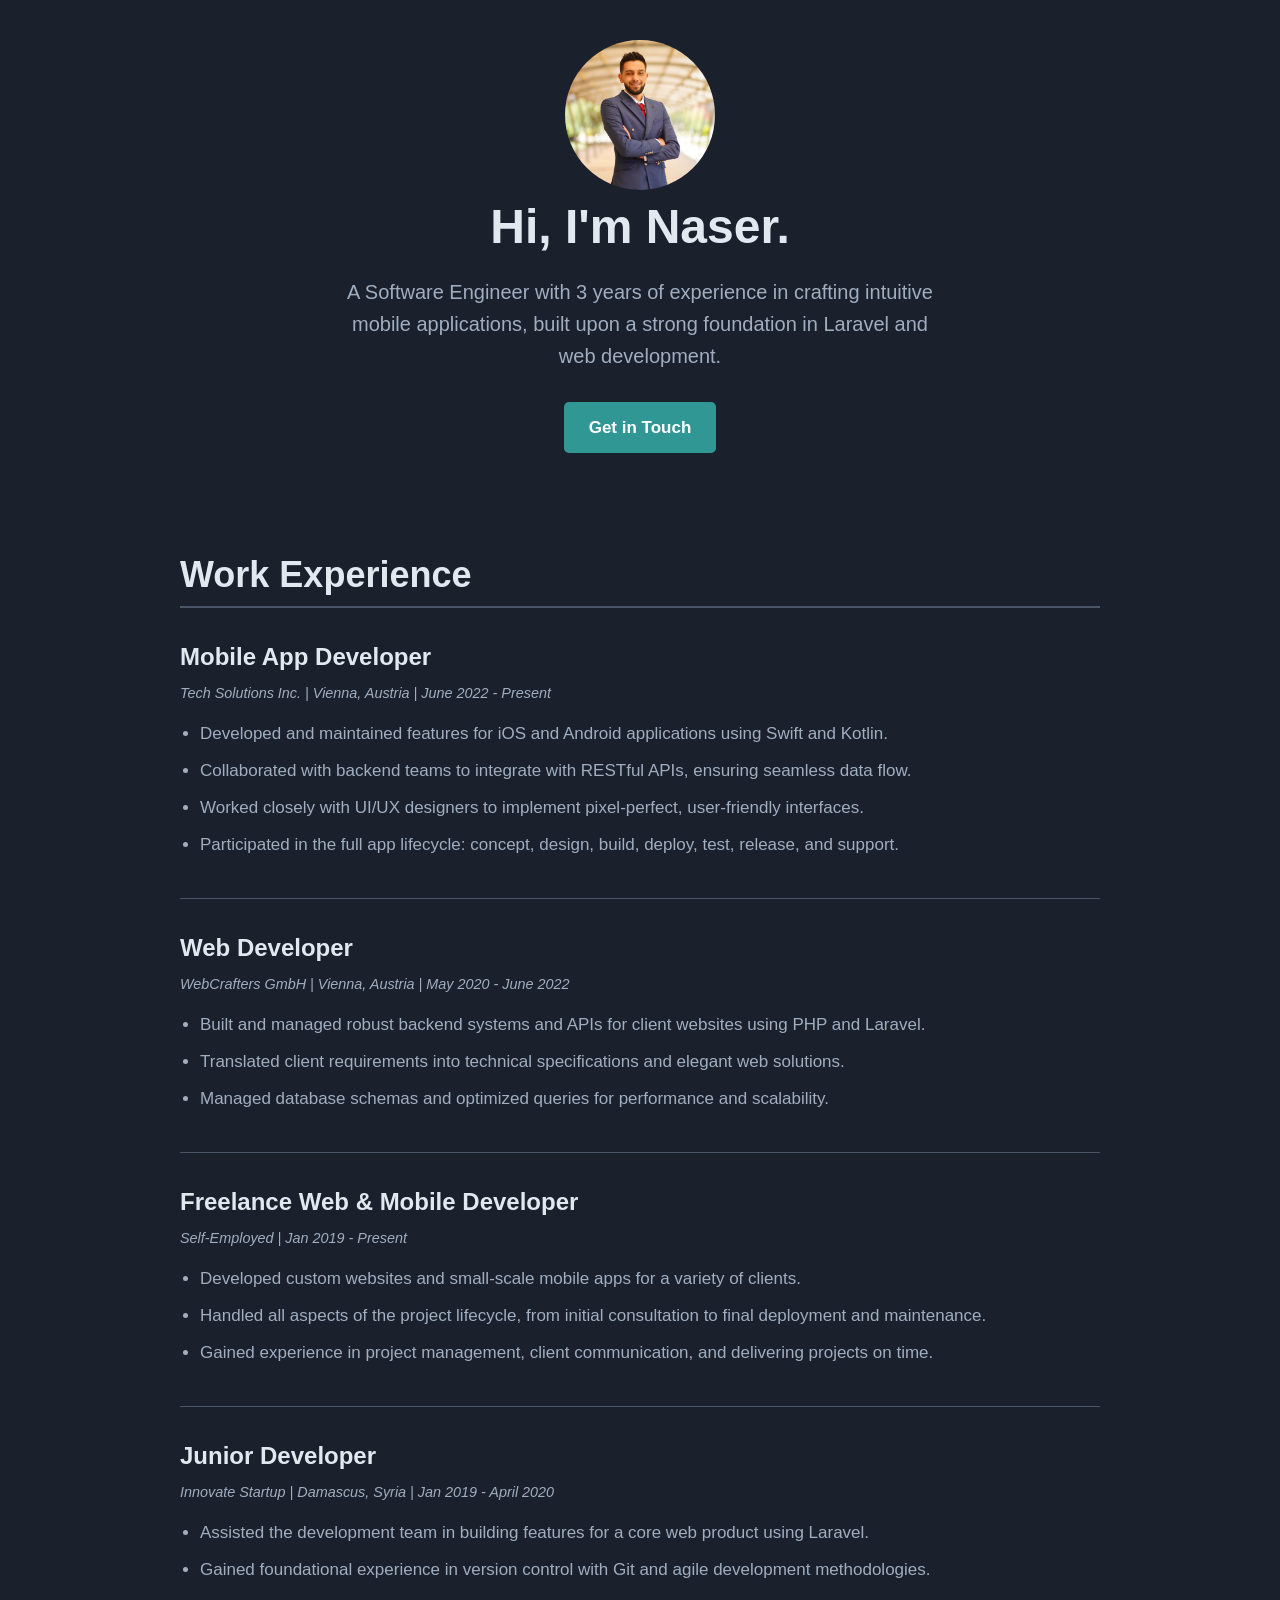
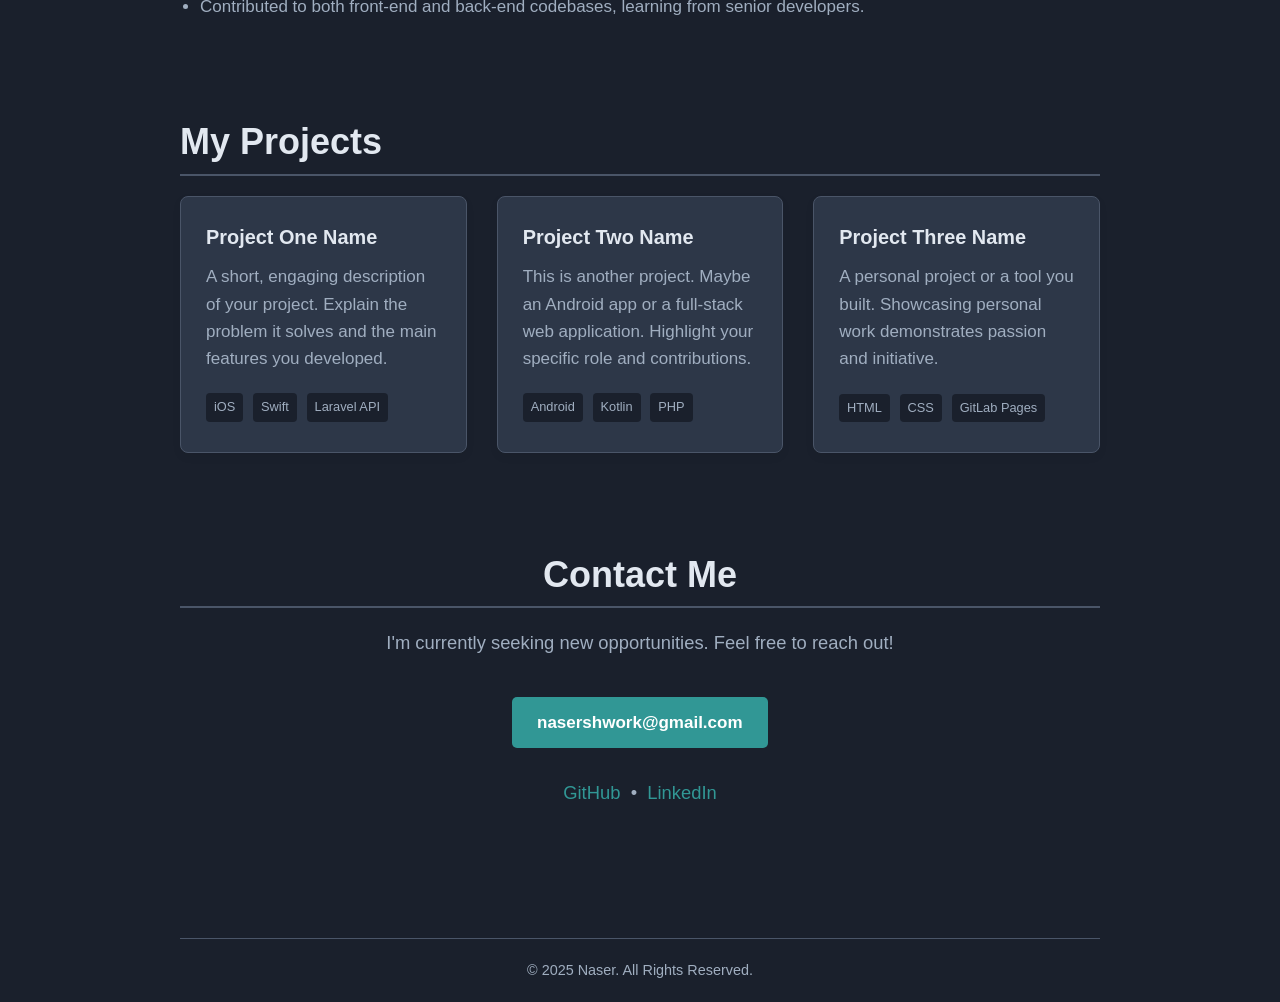
==== public/index.html @ 5a096b52 "back to meta commit" ====
<!DOCTYPE html>
<html lang="en">

<head>
    <meta charset="UTF-8">
    <meta name="viewport" content="width=device-width, initial-scale=1.0">
    <meta property="og:type" content="website">
    <meta property="og:title" content="Naser - Software Engineer Portfolio">

    <title>Naser - Software Engineer</title>
    <link rel="stylesheet" href="css/style.css">
    <link rel="stylesheet" href="https://cdnjs.cloudflare.com/ajax/libs/animate.css/4.1.1/animate.min.css" />
</head>

<body>

    <div class="container">
        <header class="header">
            <img src="images/personal-picture.jpg" alt="personal"
                class="personal-image animate__animated animate__zoomIn">
            <h1 class="animate__animated animate__fadeInDown">Hi, I'm Naser.</h1>
            <p class="animate__animated animate__fadeInDown" style="animation-delay: 0.4s;">
                A Software Engineer with 3 years of experience in crafting intuitive mobile applications,
                built upon a strong foundation in Laravel and web development.
            </p>
            <a href="#contact" class="btn animate__animated animate__fadeInUp" style="animation-delay: 0.8s;">Get in
                Touch</a>
        </header>

        <main>
            <section id="experience">
                <h2 class="js-scroll">Work Experience</h2>
                <div class="experience-list">

                    <div class="experience-item js-scroll">
                        <h3>Mobile App Developer</h3>
                        <p class="experience-meta">Tech Solutions Inc. | Vienna, Austria | June 2022 - Present</p>
                        <ul>
                            <li>Developed and maintained features for iOS and Android applications using Swift and
                                Kotlin.</li>
                            <li>Collaborated with backend teams to integrate with RESTful APIs, ensuring seamless data
                                flow.</li>
                            <li>Worked closely with UI/UX designers to implement pixel-perfect, user-friendly
                                interfaces.</li>
                            <li>Participated in the full app lifecycle: concept, design, build, deploy, test, release,
                                and support.</li>
                        </ul>
                    </div>

                    <div class="experience-item js-scroll">
                        <h3>Web Developer</h3>
                        <p class="experience-meta">WebCrafters GmbH | Vienna, Austria | May 2020 - June 2022</p>
                        <ul>
                            <li>Built and managed robust backend systems and APIs for client websites using PHP and
                                Laravel.</li>
                            <li>Translated client requirements into technical specifications and elegant web solutions.
                            </li>
                            <li>Managed database schemas and optimized queries for performance and scalability.</li>
                        </ul>
                    </div>

                    <div class="experience-item js-scroll">
                        <h3>Freelance Web & Mobile Developer</h3>
                        <p class="experience-meta">Self-Employed | Jan 2019 - Present</p>
                        <ul>
                            <li>Developed custom websites and small-scale mobile apps for a variety of clients.</li>
                            <li>Handled all aspects of the project lifecycle, from initial consultation to final
                                deployment and maintenance.</li>
                            <li>Gained experience in project management, client communication, and delivering projects
                                on time.</li>
                        </ul>
                    </div>

                    <div class="experience-item js-scroll">
                        <h3>Junior Developer</h3>
                        <p class="experience-meta">Innovate Startup | Damascus, Syria | Jan 2019 - April 2020</p>
                        <ul>
                            <li>Assisted the development team in building features for a core web product using Laravel.
                            </li>
                            <li>Gained foundational experience in version control with Git and agile development
                                methodologies.</li>
                            <li>Contributed to both front-end and back-end codebases, learning from senior developers.
                            </li>
                        </ul>
                    </div>

                </div>
            </section>

            <section id="projects">
                <h2 class="js-scroll">My Projects</h2>
                <div class="project-grid">

                    <div class="project-card js-scroll">
                        <h3>Project One Name</h3>
                        <p>
                            A short, engaging description of your project. Explain the problem it solves
                            and the main features you developed.
                        </p>
                        <div class="tech-tags">
                            <span>iOS</span>
                            <span>Swift</span>
                            <span>Laravel API</span>
                        </div>
                    </div>

                    <div class="project-card js-scroll">
                        <h3>Project Two Name</h3>
                        <p>
                            This is another project. Maybe an Android app or a full-stack web application.
                            Highlight your specific role and contributions.
                        </p>
                        <div class="tech-tags">
                            <span>Android</span>
                            <span>Kotlin</span>
                            <span>PHP</span>
                        </div>
                    </div>

                    <div class="project-card js-scroll">
                        <h3>Project Three Name</h3>
                        <p>
                            A personal project or a tool you built. Showcasing personal work demonstrates
                            passion and initiative.
                        </p>
                        <div class="tech-tags">
                            <span>HTML</span>
                            <span>CSS</span>
                            <span>GitLab Pages</span>
                        </div>
                    </div>

                </div>
            </section>

            <section id="contact" class="contact">
                <h2 class="js-scroll">Contact Me</h2>
                <p class="js-scroll">
                    I'm currently seeking new opportunities. Feel free to reach out!
                </p>
                <a href="mailto:nasershwork@gmail.com" class="btn js-scroll">nasershwork@gmail.com</a>
                <p style="margin-top: 30px;" class="js-scroll">
                    <a href="https://github.com/yourusername" target="_blank">GitHub</a> &nbsp;&bull;&nbsp;
                    <a href="https://linkedin.com/in/yourusername" target="_blank">LinkedIn</a>
                </p>
            </section>

        </main>

        <footer class="footer js-scroll">
            <p>&copy; 2025 Naser. All Rights Reserved.</p>
        </footer>

    </div>

    <script src="js/main.js"></script>
</body>

</html>
---- public/css/style.css ----
@import url('colors.css');

* {
  box-sizing: border-box;
  margin: 0;
  padding: 0;
}
html {
  scroll-behavior: smooth;
}

body {
  font-family: -apple-system, BlinkMacSystemFont, "Segoe UI", Roboto, Helvetica, Arial, sans-serif, "Apple Color Emoji", "Segoe UI Emoji", "Segoe UI Symbol";
  background-color: var(--bg-light);
  color: var(--text-primary);
  line-height: 1.6;
  font-size: 17px;
}

.container {
  max-width: 960px;
  margin: 0 auto;
  padding: 0px 20px;
}

h1,
h2 {
  font-weight: 600;
  line-height: 1.2;
  margin-bottom: 20px;
  color: var(--text-primary);
}

h1 {
  font-size: 3rem;
  /* 48px */
}

h2 {
  font-size: 2.25rem;
  /* 36px */
  margin-top: 60px;
  /* Space above section titles */
  border-bottom: 2px solid var(--secondary-color);
  padding-bottom: 10px;
}

p {
  margin-bottom: 20px;
  color: var(--text-secondary);
}

a {
  color: var(--primary-color);
  text-decoration: none;
}

a:hover {
  text-decoration: underline;
}

.header {
  text-align: center;
  padding: 40px 0;
}

.header p {
  font-size: 1.25rem;
  max-width: 600px;
  margin-left: auto;
  margin-right: auto;
  color: var(--text-secondary);
}

.btn {
  display: inline-block;
  background-color: var(--primary-color);
  color: #fff;
  padding: 12px 25px;
  border-radius: 5px;
  font-weight: bold;
  margin-top: 10px;
  transition: background-color 0.3s ease transform 0.4s ease;
}

.btn:hover {
  background-color: var(--text-primary);
  text-decoration: none;
}

.project-grid {
  display: grid;
  grid-template-columns: repeat(auto-fit, minmax(280px, 1fr));
  gap: 30px;
}

.project-card {
  background-color: var(--bg-card);
  border: 1px solid var(--secondary-color);
  padding: 25px;
  border-radius: 8px;
  box-shadow: 0 4px 10px rgba(0, 0, 0, 0.05);
}

.project-card h3 {
  margin-bottom: 10px;
}

.project-card .tech-tags {
  margin-top: 15px;
}

.project-card .tech-tags span {
  display: inline-block;
  background-color: var(--bg-light);
  color: var(--text-secondary);
  font-size: 0.8rem;
  padding: 4px 8px;
  border-radius: 4px;
  margin-right: 5px;
  margin-bottom: 5px;
}

.contact {
  text-align: center;
  padding: 40px 0;
}

.contact p {
  font-size: 1.15rem;
  margin-bottom: 30px;
}

.footer {
  text-align: center;
  margin-top: 60px;
  padding-top: 20px;
  border-top: 1px solid var(--secondary-color);
  color: var(--text-secondary);
  font-size: 0.9rem;
}

/* --- Experience Section --- */
.experience-list {
  margin-top: 30px;
}

.experience-item {
  padding-bottom: 30px;
  margin-bottom: 30px;
  border-bottom: 1px solid var(--secondary-color);
}

/* Remove the border from the last item in the list */
.experience-item:last-child {
  border-bottom: none;
  margin-bottom: 0;
}

.experience-item h3 {
  color: var(--text-primary);
  font-size: 1.5rem;
  /* 24px */
  margin-bottom: 5px;
}

.experience-meta {
  font-size: 0.9rem;
  /* 14.4px */
  font-style: italic;
  color: var(--text-secondary);
  margin-bottom: 15px;
}

.experience-item ul {
  list-style-type: disc;
  /* Use standard bullets */
  padding-left: 20px;
  /* Indent the bullet points */
}

.experience-item li {
  color: var(--text-secondary);
  margin-bottom: 10px;
}

.personal-image {
  height: 150px;
  width: 150px;
  border-radius: 50%;
  object-fit: cover;
}
/*
========================================
ANIMATION STYLING
========================================
*/

/* --- Make default animation speed a little slower and smoother --- */
:root {
  --animate-duration: 0.8s;
  --animate-delay: 0.5s;
}

/* --- Make delays more granular --- */
.animate__delay-1s {
  animation-delay: 0.2s;
}
.animate__delay-2s {
  animation-delay: 0.4s;
}
.animate__delay-3s {
  animation-delay: 0.6s;
}
.animate__delay-4s {
  animation-delay: 0.8s;
}

.experience-item, .project-card {
  transition: transform 0.3s ease, box-shadow 0.3s ease;
}

.experience-item:hover, .project-card:hover {
  transform: translateY(-5px);
  box-shadow: 0 8px 25px rgba(0,0,0,0.1);
}
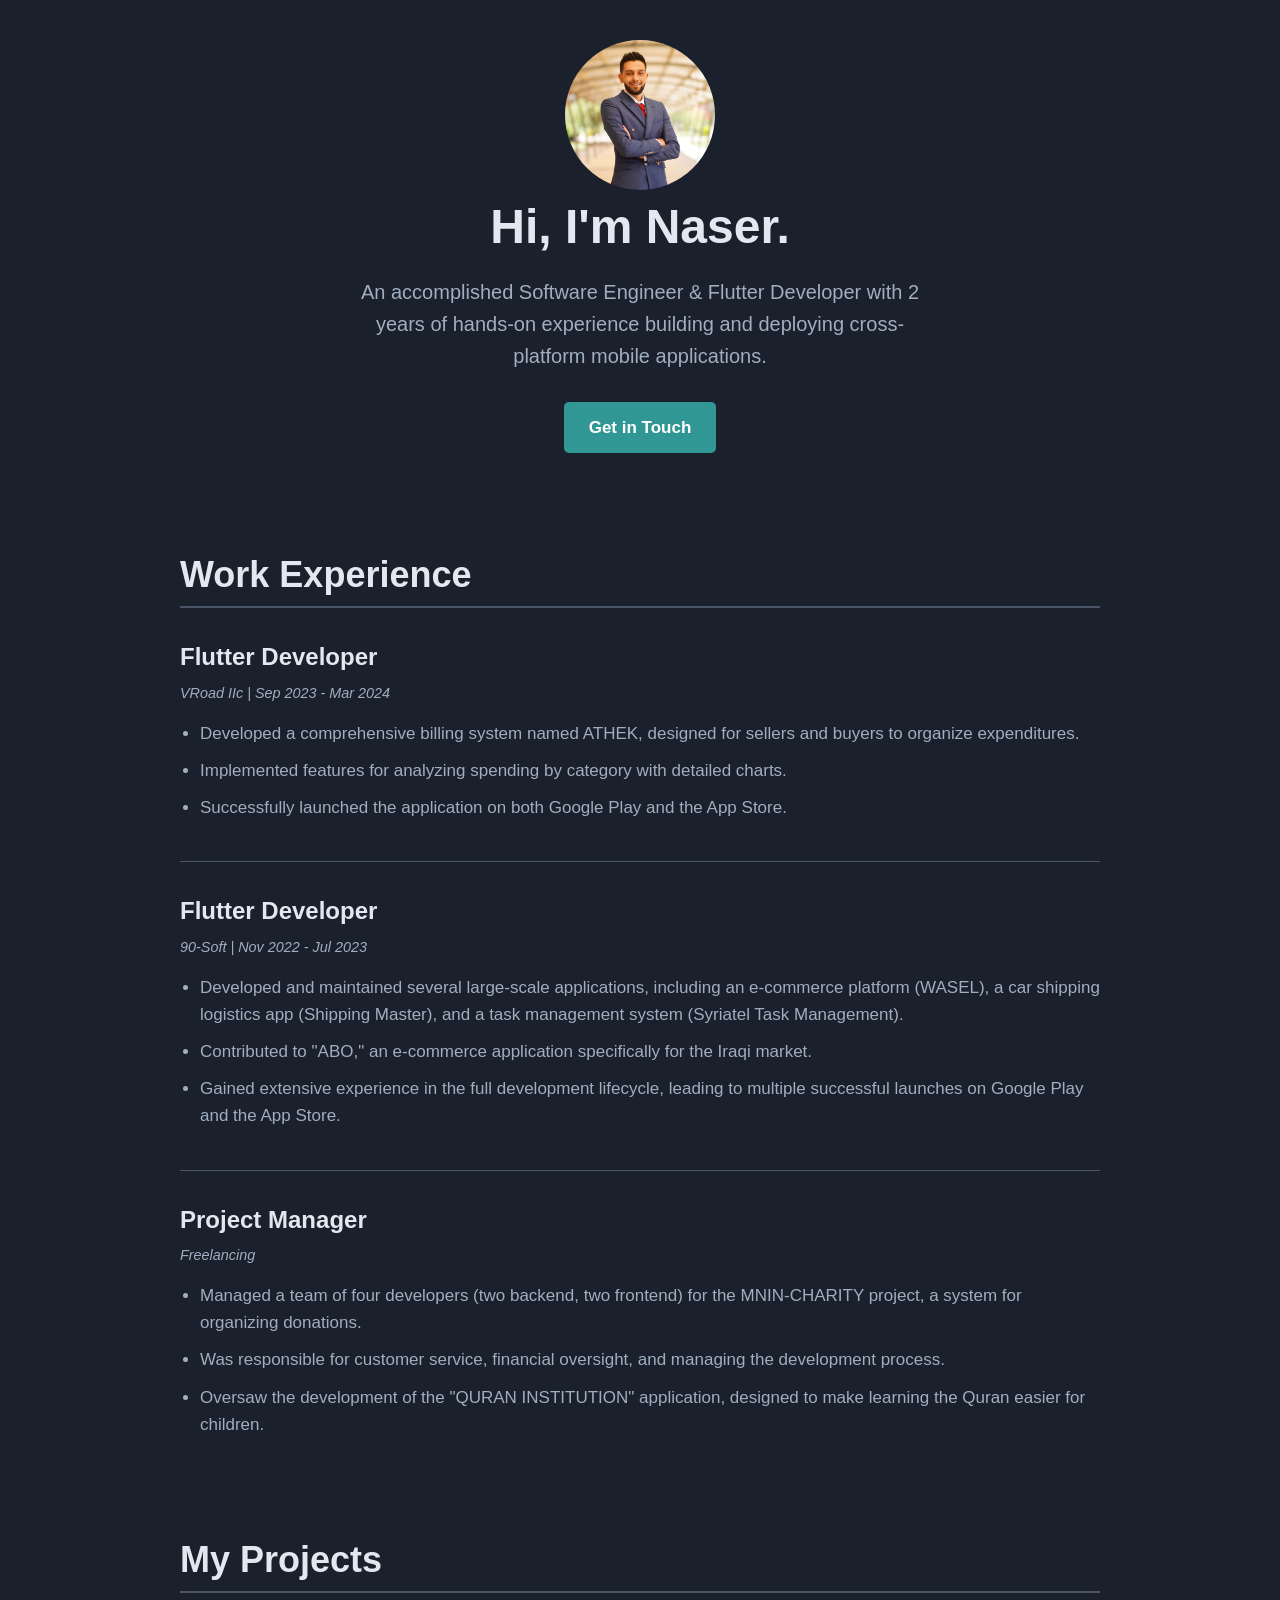
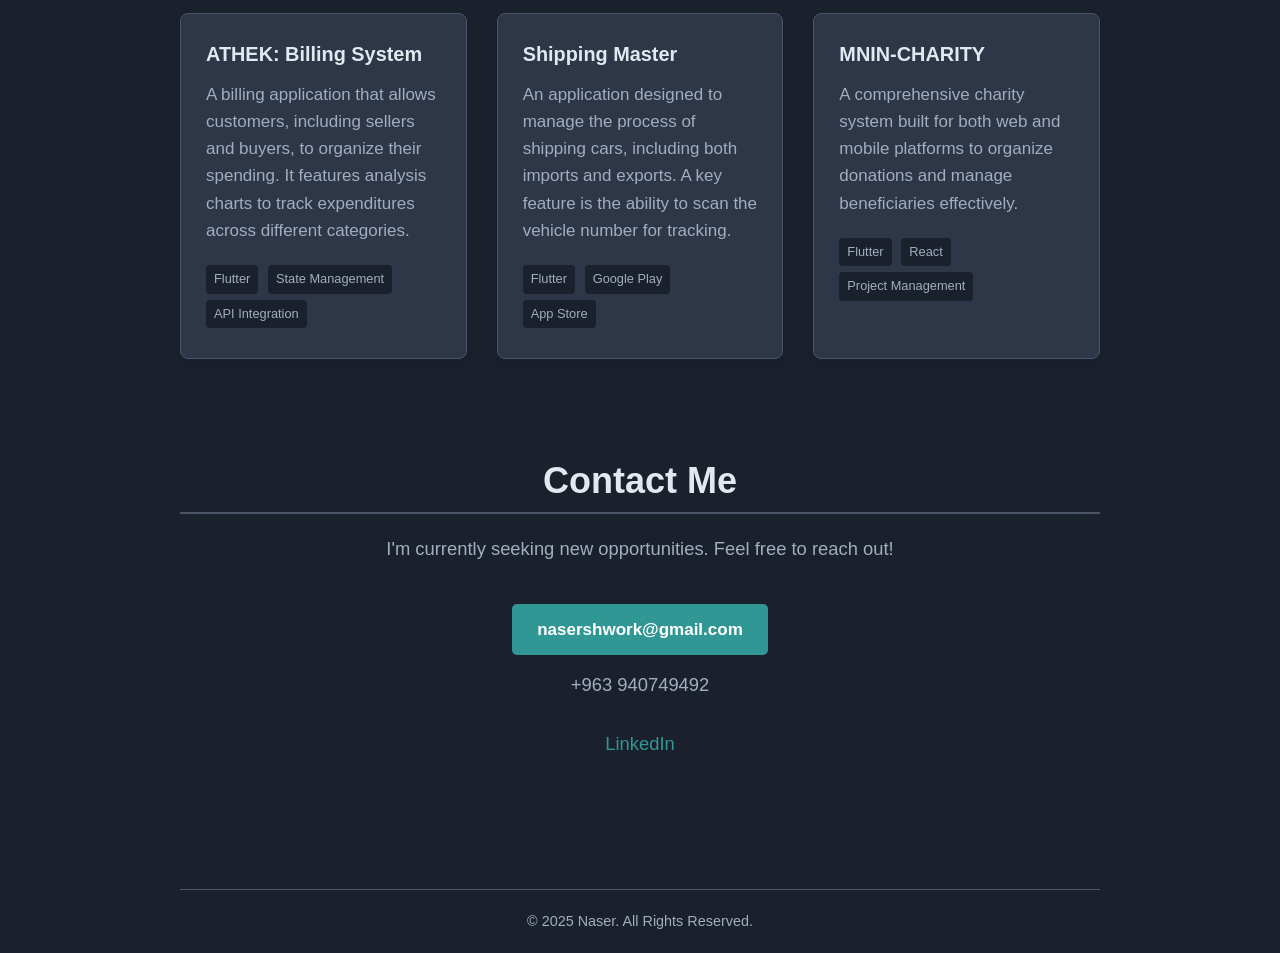
==== commit b38a4ed5: "updated data" ====
--- a/public/index.html
+++ b/public/index.html
@@ -20,8 +20,7 @@
                 class="personal-image animate__animated animate__zoomIn">
             <h1 class="animate__animated animate__fadeInDown">Hi, I'm Naser.</h1>
             <p class="animate__animated animate__fadeInDown" style="animation-delay: 0.4s;">
-                A Software Engineer with 3 years of experience in crafting intuitive mobile applications,
-                built upon a strong foundation in Laravel and web development.
+                An accomplished Software Engineer & Flutter Developer with 2 years of hands-on experience building and deploying cross-platform mobile applications. 
             </p>
             <a href="#contact" class="btn animate__animated animate__fadeInUp" style="animation-delay: 0.8s;">Get in
                 Touch</a>
@@ -33,54 +32,32 @@
                 <div class="experience-list">
 
                     <div class="experience-item js-scroll">
-                        <h3>Mobile App Developer</h3>
-                        <p class="experience-meta">Tech Solutions Inc. | Vienna, Austria | June 2022 - Present</p>
+                        <h3>Flutter Developer</h3>
+                        <p class="experience-meta">VRoad IIc | Sep 2023 - Mar 2024</p>
                         <ul>
-                            <li>Developed and maintained features for iOS and Android applications using Swift and
-                                Kotlin.</li>
-                            <li>Collaborated with backend teams to integrate with RESTful APIs, ensuring seamless data
-                                flow.</li>
-                            <li>Worked closely with UI/UX designers to implement pixel-perfect, user-friendly
-                                interfaces.</li>
-                            <li>Participated in the full app lifecycle: concept, design, build, deploy, test, release,
-                                and support.</li>
+                            <li>Developed a comprehensive billing system named ATHEK, designed for sellers and buyers to organize expenditures. </li>
+                            <li>Implemented features for analyzing spending by category with detailed charts. </li>
+                            <li>Successfully launched the application on both Google Play and the App Store. </li>
                         </ul>
                     </div>
 
                     <div class="experience-item js-scroll">
-                        <h3>Web Developer</h3>
-                        <p class="experience-meta">WebCrafters GmbH | Vienna, Austria | May 2020 - June 2022</p>
+                        <h3>Flutter Developer</h3>
+                        <p class="experience-meta">90-Soft | Nov 2022 - Jul 2023</p>
                         <ul>
-                            <li>Built and managed robust backend systems and APIs for client websites using PHP and
-                                Laravel.</li>
-                            <li>Translated client requirements into technical specifications and elegant web solutions.
-                            </li>
-                            <li>Managed database schemas and optimized queries for performance and scalability.</li>
+                            <li>Developed and maintained several large-scale applications, including an e-commerce platform (WASEL), a car shipping logistics app (Shipping Master), and a task management system (Syriatel Task Management). </li>
+                            <li>Contributed to "ABO," an e-commerce application specifically for the Iraqi market.</li>
+                            <li>Gained extensive experience in the full development lifecycle, leading to multiple successful launches on Google Play and the App Store. </li>
                         </ul>
                     </div>
 
                     <div class="experience-item js-scroll">
-                        <h3>Freelance Web & Mobile Developer</h3>
-                        <p class="experience-meta">Self-Employed | Jan 2019 - Present</p>
+                        <h3>Project Manager</h3>
+                        <p class="experience-meta">Freelancing</p>
                         <ul>
-                            <li>Developed custom websites and small-scale mobile apps for a variety of clients.</li>
-                            <li>Handled all aspects of the project lifecycle, from initial consultation to final
-                                deployment and maintenance.</li>
-                            <li>Gained experience in project management, client communication, and delivering projects
-                                on time.</li>
-                        </ul>
-                    </div>
-
-                    <div class="experience-item js-scroll">
-                        <h3>Junior Developer</h3>
-                        <p class="experience-meta">Innovate Startup | Damascus, Syria | Jan 2019 - April 2020</p>
-                        <ul>
-                            <li>Assisted the development team in building features for a core web product using Laravel.
-                            </li>
-                            <li>Gained foundational experience in version control with Git and agile development
-                                methodologies.</li>
-                            <li>Contributed to both front-end and back-end codebases, learning from senior developers.
-                            </li>
+                            <li>Managed a team of four developers (two backend, two frontend) for the MNIN-CHARITY project, a system for organizing donations. </li>
+                            <li>Was responsible for customer service, financial oversight, and managing the development process. </li>
+                            <li>Oversaw the development of the "QURAN INSTITUTION" application, designed to make learning the Quran easier for children. </li>
                         </ul>
                     </div>
 
@@ -92,41 +69,38 @@
                 <div class="project-grid">
 
                     <div class="project-card js-scroll">
-                        <h3>Project One Name</h3>
+                        <h3>ATHEK: Billing System</h3>
                         <p>
-                            A short, engaging description of your project. Explain the problem it solves
-                            and the main features you developed.
+                           A billing application that allows customers, including sellers and buyers, to organize their spending. It features analysis charts to track expenditures across different categories. 
                         </p>
                         <div class="tech-tags">
-                            <span>iOS</span>
-                            <span>Swift</span>
-                            <span>Laravel API</span>
+                            <span>Flutter</span>
+                            <span>State Management</span>
+                            <span>API Integration</span>
                         </div>
                     </div>
 
                     <div class="project-card js-scroll">
-                        <h3>Project Two Name</h3>
+                        <h3>Shipping Master</h3>
                         <p>
-                            This is another project. Maybe an Android app or a full-stack web application.
-                            Highlight your specific role and contributions.
+                            An application designed to manage the process of shipping cars, including both imports and exports. A key feature is the ability to scan the vehicle number for tracking. 
                         </p>
                         <div class="tech-tags">
-                            <span>Android</span>
-                            <span>Kotlin</span>
-                            <span>PHP</span>
+                            <span>Flutter</span>
+                            <span>Google Play</span>
+                            <span>App Store</span>
                         </div>
                     </div>
 
                     <div class="project-card js-scroll">
-                        <h3>Project Three Name</h3>
+                        <h3>MNIN-CHARITY</h3>
                         <p>
-                            A personal project or a tool you built. Showcasing personal work demonstrates
-                            passion and initiative.
+                            A comprehensive charity system built for both web and mobile platforms to organize donations and manage beneficiaries effectively. 
                         </p>
                         <div class="tech-tags">
-                            <span>HTML</span>
-                            <span>CSS</span>
-                            <span>GitLab Pages</span>
+                            <span>Flutter</span>
+                            <span>React</span>
+                            <span>Project Management</span>
                         </div>
                     </div>
 
@@ -139,9 +113,11 @@
                     I'm currently seeking new opportunities. Feel free to reach out!
                 </p>
                 <a href="mailto:nasershwork@gmail.com" class="btn js-scroll">nasershwork@gmail.com</a>
+                <p style="margin-top: 15px;" class="js-scroll">
+                    +963 940749492 
+                </p>
                 <p style="margin-top: 30px;" class="js-scroll">
-                    <a href="https://github.com/yourusername" target="_blank">GitHub</a> &nbsp;&bull;&nbsp;
-                    <a href="https://linkedin.com/in/yourusername" target="_blank">LinkedIn</a>
+                    <a href="https://sy.linkedin.com/in/naser-shridm" target="_blank">LinkedIn</a>
                 </p>
             </section>
 
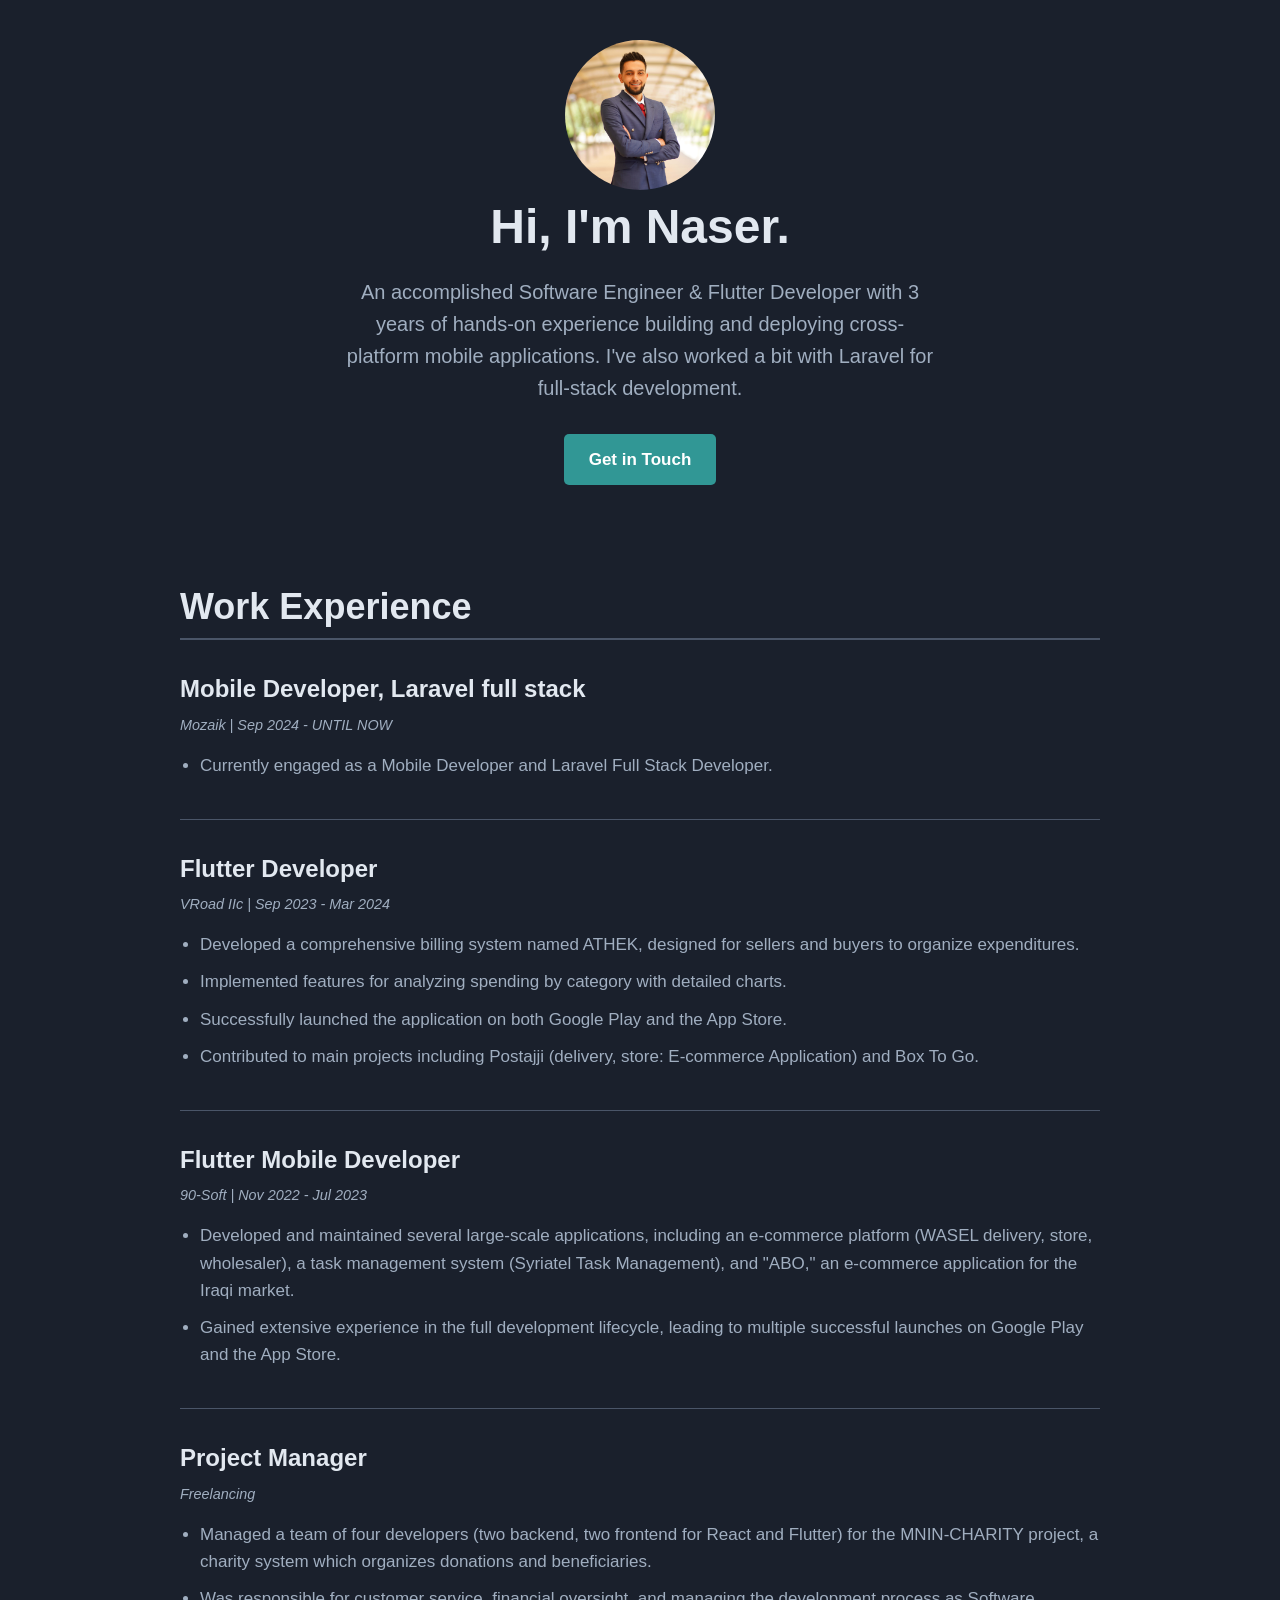
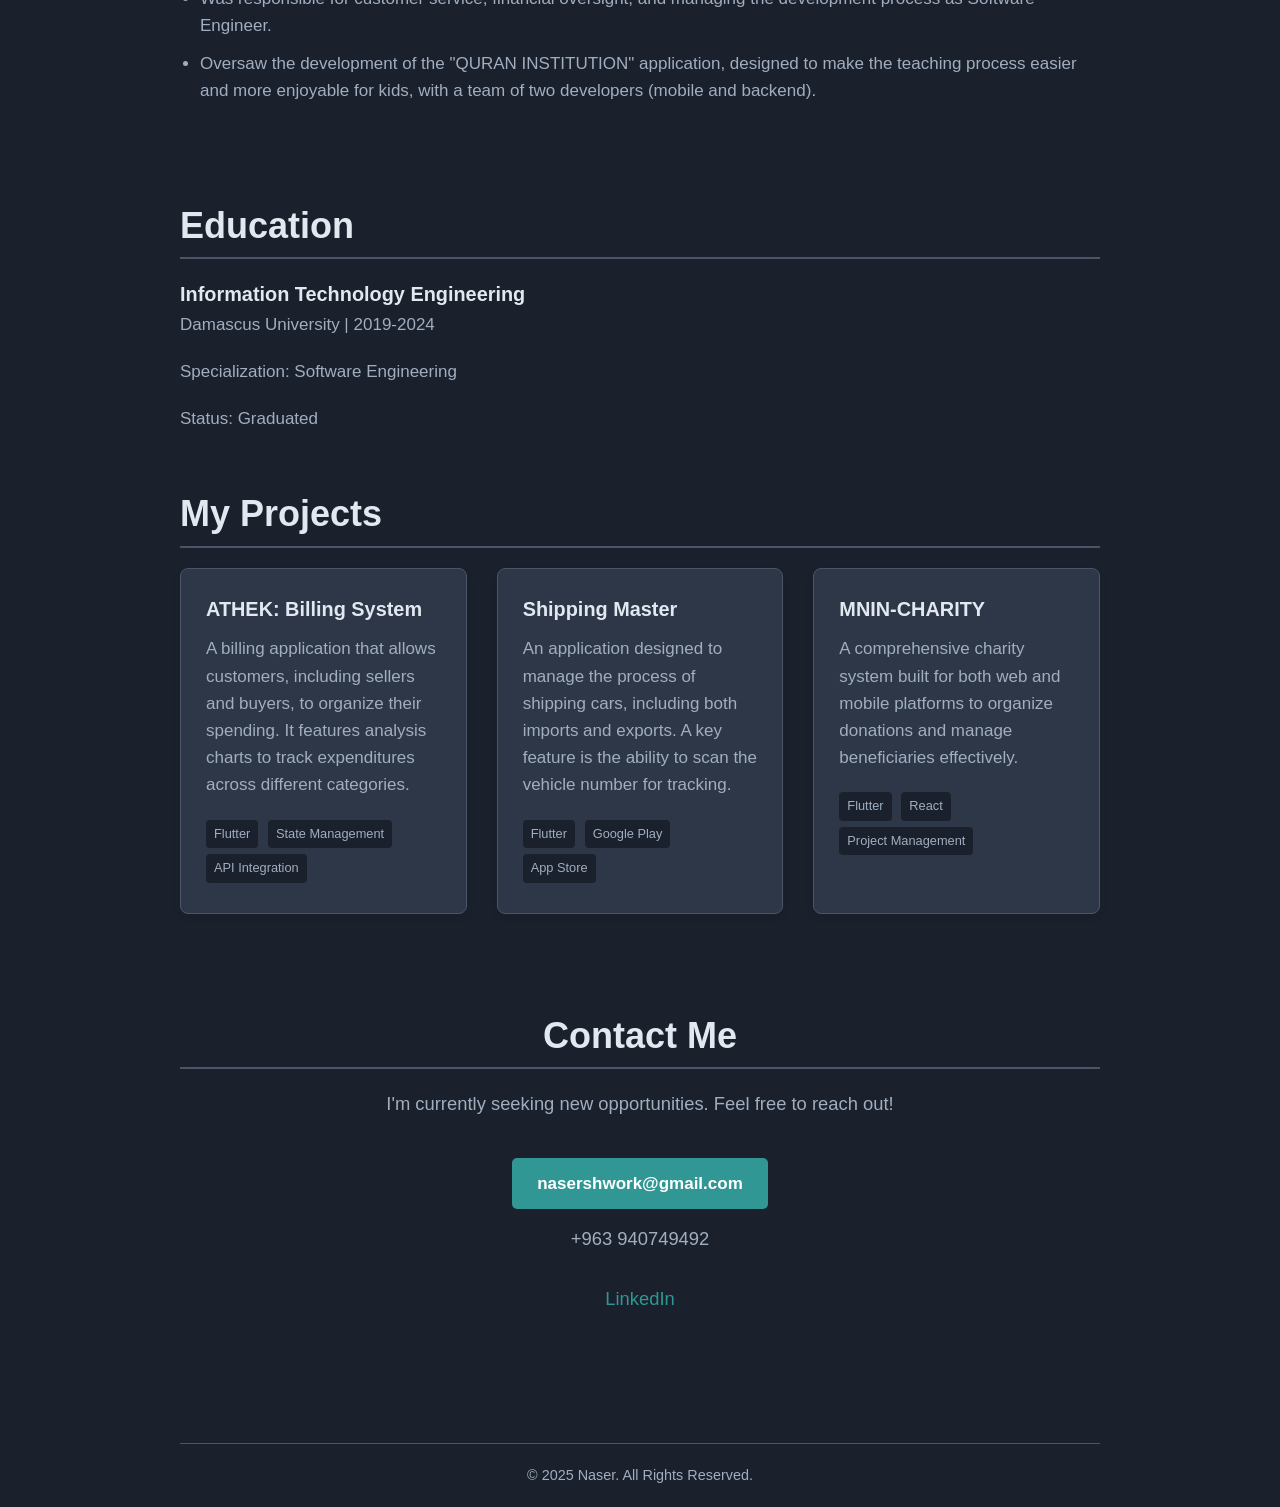
==== commit 34f47e75: "change data" ====
--- a/public/index.html
+++ b/public/index.html
@@ -20,34 +20,50 @@
                 class="personal-image animate__animated animate__zoomIn">
             <h1 class="animate__animated animate__fadeInDown">Hi, I'm Naser.</h1>
             <p class="animate__animated animate__fadeInDown" style="animation-delay: 0.4s;">
-                An accomplished Software Engineer & Flutter Developer with 2 years of hands-on experience building and deploying cross-platform mobile applications. 
+                An accomplished Software Engineer & Flutter Developer with 3 years of hands-on experience building and
+                deploying cross-platform mobile applications. I've also worked a bit with Laravel for full-stack
+                development.
             </p>
             <a href="#contact" class="btn animate__animated animate__fadeInUp" style="animation-delay: 0.8s;">Get in
                 Touch</a>
         </header>
 
         <main>
+
             <section id="experience">
                 <h2 class="js-scroll">Work Experience</h2>
                 <div class="experience-list">
 
                     <div class="experience-item js-scroll">
-                        <h3>Flutter Developer</h3>
-                        <p class="experience-meta">VRoad IIc | Sep 2023 - Mar 2024</p>
+                        <h3>Mobile Developer, Laravel full stack</h3>
+                        <p class="experience-meta">Mozaik | Sep 2024 - UNTIL NOW</p>
                         <ul>
-                            <li>Developed a comprehensive billing system named ATHEK, designed for sellers and buyers to organize expenditures. </li>
-                            <li>Implemented features for analyzing spending by category with detailed charts. </li>
-                            <li>Successfully launched the application on both Google Play and the App Store. </li>
+                            <li>Currently engaged as a Mobile Developer and Laravel Full Stack Developer. </li>
                         </ul>
                     </div>
 
                     <div class="experience-item js-scroll">
                         <h3>Flutter Developer</h3>
+                        <p class="experience-meta">VRoad IIc | Sep 2023 - Mar 2024</p>
+                        <ul>
+                            <li>Developed a comprehensive billing system named ATHEK, designed for sellers and buyers to
+                                organize expenditures. </li>
+                            <li>Implemented features for analyzing spending by category with detailed charts. </li>
+                            <li>Successfully launched the application on both Google Play and the App Store. </li>
+                            <li>Contributed to main projects including Postajji (delivery, store: E-commerce
+                                Application) and Box To Go. </li>
+                        </ul>
+                    </div>
+
+                    <div class="experience-item js-scroll">
+                        <h3>Flutter Mobile Developer</h3>
                         <p class="experience-meta">90-Soft | Nov 2022 - Jul 2023</p>
                         <ul>
-                            <li>Developed and maintained several large-scale applications, including an e-commerce platform (WASEL), a car shipping logistics app (Shipping Master), and a task management system (Syriatel Task Management). </li>
-                            <li>Contributed to "ABO," an e-commerce application specifically for the Iraqi market.</li>
-                            <li>Gained extensive experience in the full development lifecycle, leading to multiple successful launches on Google Play and the App Store. </li>
+                            <li>Developed and maintained several large-scale applications, including an e-commerce
+                                platform (WASEL delivery, store, wholesaler), a task management system (Syriatel Task
+                                Management), and "ABO," an e-commerce application for the Iraqi market. </li>
+                            <li>Gained extensive experience in the full development lifecycle, leading to multiple
+                                successful launches on Google Play and the App Store. </li>
                         </ul>
                     </div>
 
@@ -55,14 +71,28 @@
                         <h3>Project Manager</h3>
                         <p class="experience-meta">Freelancing</p>
                         <ul>
-                            <li>Managed a team of four developers (two backend, two frontend) for the MNIN-CHARITY project, a system for organizing donations. </li>
-                            <li>Was responsible for customer service, financial oversight, and managing the development process. </li>
-                            <li>Oversaw the development of the "QURAN INSTITUTION" application, designed to make learning the Quran easier for children. </li>
+                            <li>Managed a team of four developers (two backend, two frontend for React and Flutter) for
+                                the MNIN-CHARITY
+                                project, a charity system which organizes donations and beneficiaries. </li>
+                            <li>Was responsible for customer service, financial oversight, and managing the development
+                                process as Software Engineer. </li>
+                            <li>Oversaw the development of the "QURAN INSTITUTION" application, designed to make the
+                                teaching process easier and more enjoyable for kids, with a team of two developers
+                                (mobile and backend). </li>
                         </ul>
                     </div>
 
                 </div>
             </section>
+
+            <section id="education">
+                <h2 class="js-scroll">Education</h2>
+                <div class="education-item js-scroll">
+                    <h3>Information Technology Engineering</h3>
+                    <p class="education-meta">Damascus University | 2019-2024</p>
+                    <p>Specialization: Software Engineering</p>
+                    <p>Status: Graduated</p>
+                </div>
 
             <section id="projects">
                 <h2 class="js-scroll">My Projects</h2>
@@ -71,7 +101,8 @@
                     <div class="project-card js-scroll">
                         <h3>ATHEK: Billing System</h3>
                         <p>
-                           A billing application that allows customers, including sellers and buyers, to organize their spending. It features analysis charts to track expenditures across different categories. 
+                            A billing application that allows customers, including sellers and buyers, to organize their
+                            spending. It features analysis charts to track expenditures across different categories.
                         </p>
                         <div class="tech-tags">
                             <span>Flutter</span>
@@ -83,7 +114,8 @@
                     <div class="project-card js-scroll">
                         <h3>Shipping Master</h3>
                         <p>
-                            An application designed to manage the process of shipping cars, including both imports and exports. A key feature is the ability to scan the vehicle number for tracking. 
+                            An application designed to manage the process of shipping cars, including both imports and
+                            exports. A key feature is the ability to scan the vehicle number for tracking.
                         </p>
                         <div class="tech-tags">
                             <span>Flutter</span>
@@ -95,7 +127,8 @@
                     <div class="project-card js-scroll">
                         <h3>MNIN-CHARITY</h3>
                         <p>
-                            A comprehensive charity system built for both web and mobile platforms to organize donations and manage beneficiaries effectively. 
+                            A comprehensive charity system built for both web and mobile platforms to organize donations
+                            and manage beneficiaries effectively.
                         </p>
                         <div class="tech-tags">
                             <span>Flutter</span>
@@ -103,7 +136,6 @@
                             <span>Project Management</span>
                         </div>
                     </div>
-
                 </div>
             </section>
 
@@ -114,7 +146,7 @@
                 </p>
                 <a href="mailto:nasershwork@gmail.com" class="btn js-scroll">nasershwork@gmail.com</a>
                 <p style="margin-top: 15px;" class="js-scroll">
-                    +963 940749492 
+                    +963 940749492
                 </p>
                 <p style="margin-top: 30px;" class="js-scroll">
                     <a href="https://sy.linkedin.com/in/naser-shridm" target="_blank">LinkedIn</a>
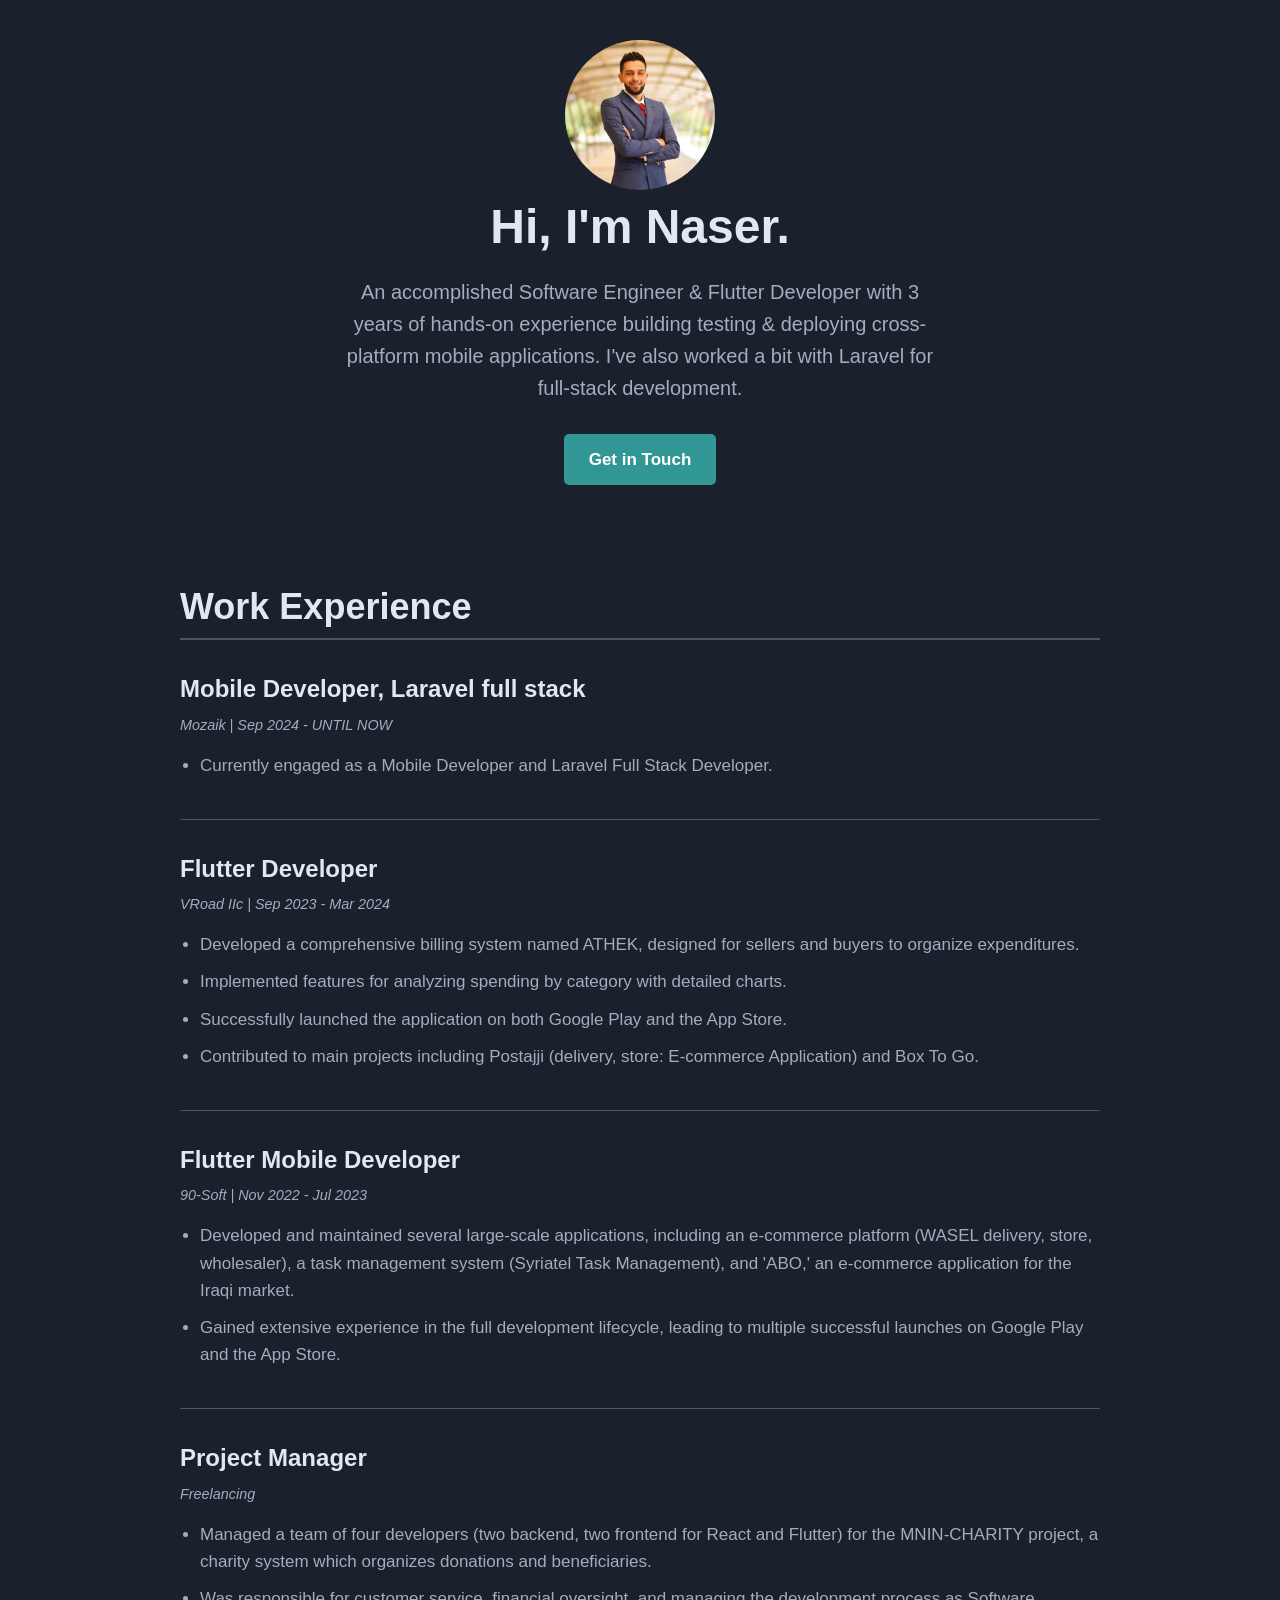
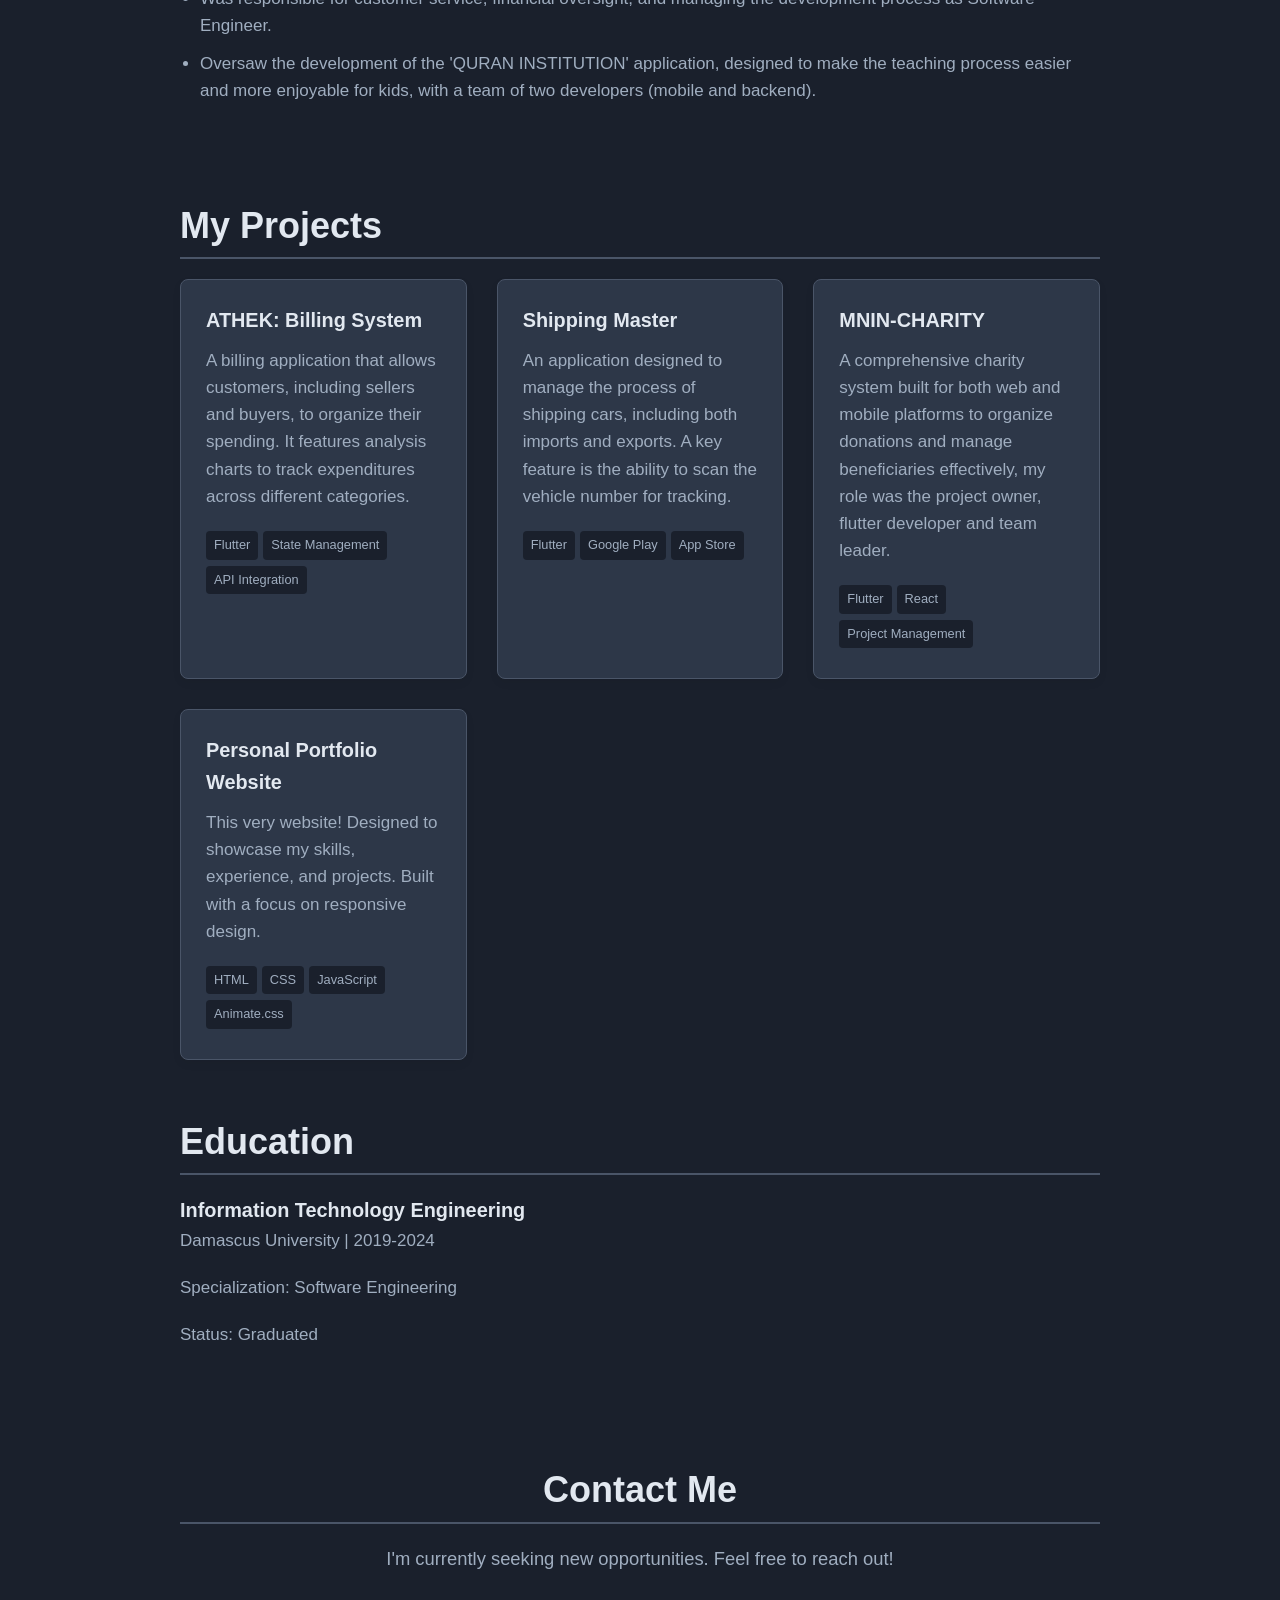
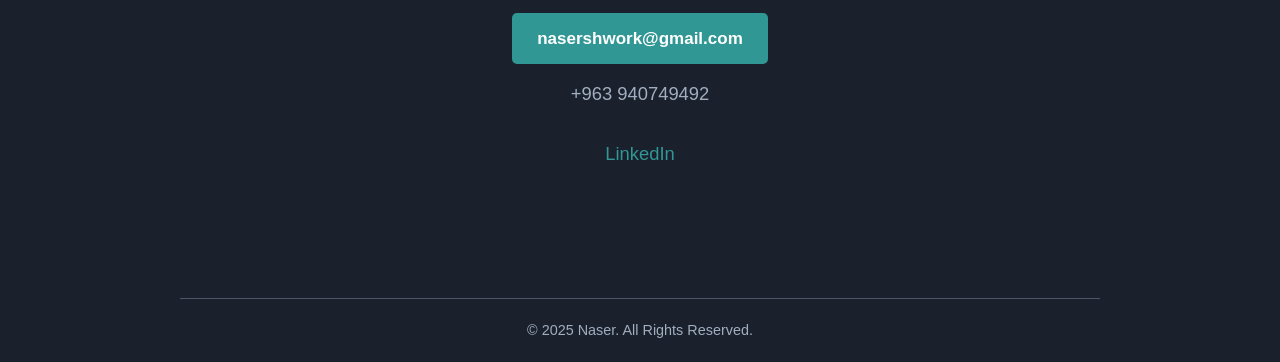
==== commit 18724d68: "code optimization and make adding projects and experiences easy" ====
--- a/public/index.html
+++ b/public/index.html
@@ -20,9 +20,9 @@
                 class="personal-image animate__animated animate__zoomIn">
             <h1 class="animate__animated animate__fadeInDown">Hi, I'm Naser.</h1>
             <p class="animate__animated animate__fadeInDown" style="animation-delay: 0.4s;">
-                An accomplished Software Engineer & Flutter Developer with 3 years of hands-on experience building and
-                deploying cross-platform mobile applications. I've also worked a bit with Laravel for full-stack
-                development.
+                An accomplished Software Engineer & Flutter Developer with 3 years of hands-on experience building
+                testing & deploying cross-platform mobile applications. I've also worked a bit with Laravel for
+                full-stack development.
             </p>
             <a href="#contact" class="btn animate__animated animate__fadeInUp" style="animation-delay: 0.8s;">Get in
                 Touch</a>
@@ -32,57 +32,11 @@
 
             <section id="experience">
                 <h2 class="js-scroll">Work Experience</h2>
-                <div class="experience-list">
-
-                    <div class="experience-item js-scroll">
-                        <h3>Mobile Developer, Laravel full stack</h3>
-                        <p class="experience-meta">Mozaik | Sep 2024 - UNTIL NOW</p>
-                        <ul>
-                            <li>Currently engaged as a Mobile Developer and Laravel Full Stack Developer. </li>
-                        </ul>
-                    </div>
-
-                    <div class="experience-item js-scroll">
-                        <h3>Flutter Developer</h3>
-                        <p class="experience-meta">VRoad IIc | Sep 2023 - Mar 2024</p>
-                        <ul>
-                            <li>Developed a comprehensive billing system named ATHEK, designed for sellers and buyers to
-                                organize expenditures. </li>
-                            <li>Implemented features for analyzing spending by category with detailed charts. </li>
-                            <li>Successfully launched the application on both Google Play and the App Store. </li>
-                            <li>Contributed to main projects including Postajji (delivery, store: E-commerce
-                                Application) and Box To Go. </li>
-                        </ul>
-                    </div>
-
-                    <div class="experience-item js-scroll">
-                        <h3>Flutter Mobile Developer</h3>
-                        <p class="experience-meta">90-Soft | Nov 2022 - Jul 2023</p>
-                        <ul>
-                            <li>Developed and maintained several large-scale applications, including an e-commerce
-                                platform (WASEL delivery, store, wholesaler), a task management system (Syriatel Task
-                                Management), and "ABO," an e-commerce application for the Iraqi market. </li>
-                            <li>Gained extensive experience in the full development lifecycle, leading to multiple
-                                successful launches on Google Play and the App Store. </li>
-                        </ul>
-                    </div>
-
-                    <div class="experience-item js-scroll">
-                        <h3>Project Manager</h3>
-                        <p class="experience-meta">Freelancing</p>
-                        <ul>
-                            <li>Managed a team of four developers (two backend, two frontend for React and Flutter) for
-                                the MNIN-CHARITY
-                                project, a charity system which organizes donations and beneficiaries. </li>
-                            <li>Was responsible for customer service, financial oversight, and managing the development
-                                process as Software Engineer. </li>
-                            <li>Oversaw the development of the "QURAN INSTITUTION" application, designed to make the
-                                teaching process easier and more enjoyable for kids, with a team of two developers
-                                (mobile and backend). </li>
-                        </ul>
-                    </div>
-
-                </div>
+                <div class="experience-list"></div>
+            </section>
+            <section id="projects">
+                <h2 class="js-scroll">My Projects</h2>
+                <div class="project-grid"></div>
             </section>
 
             <section id="education">
@@ -93,51 +47,9 @@
                     <p>Specialization: Software Engineering</p>
                     <p>Status: Graduated</p>
                 </div>
+            </section>
 
-            <section id="projects">
-                <h2 class="js-scroll">My Projects</h2>
-                <div class="project-grid">
 
-                    <div class="project-card js-scroll">
-                        <h3>ATHEK: Billing System</h3>
-                        <p>
-                            A billing application that allows customers, including sellers and buyers, to organize their
-                            spending. It features analysis charts to track expenditures across different categories.
-                        </p>
-                        <div class="tech-tags">
-                            <span>Flutter</span>
-                            <span>State Management</span>
-                            <span>API Integration</span>
-                        </div>
-                    </div>
-
-                    <div class="project-card js-scroll">
-                        <h3>Shipping Master</h3>
-                        <p>
-                            An application designed to manage the process of shipping cars, including both imports and
-                            exports. A key feature is the ability to scan the vehicle number for tracking.
-                        </p>
-                        <div class="tech-tags">
-                            <span>Flutter</span>
-                            <span>Google Play</span>
-                            <span>App Store</span>
-                        </div>
-                    </div>
-
-                    <div class="project-card js-scroll">
-                        <h3>MNIN-CHARITY</h3>
-                        <p>
-                            A comprehensive charity system built for both web and mobile platforms to organize donations
-                            and manage beneficiaries effectively.
-                        </p>
-                        <div class="tech-tags">
-                            <span>Flutter</span>
-                            <span>React</span>
-                            <span>Project Management</span>
-                        </div>
-                    </div>
-                </div>
-            </section>
 
             <section id="contact" class="contact">
                 <h2 class="js-scroll">Contact Me</h2>
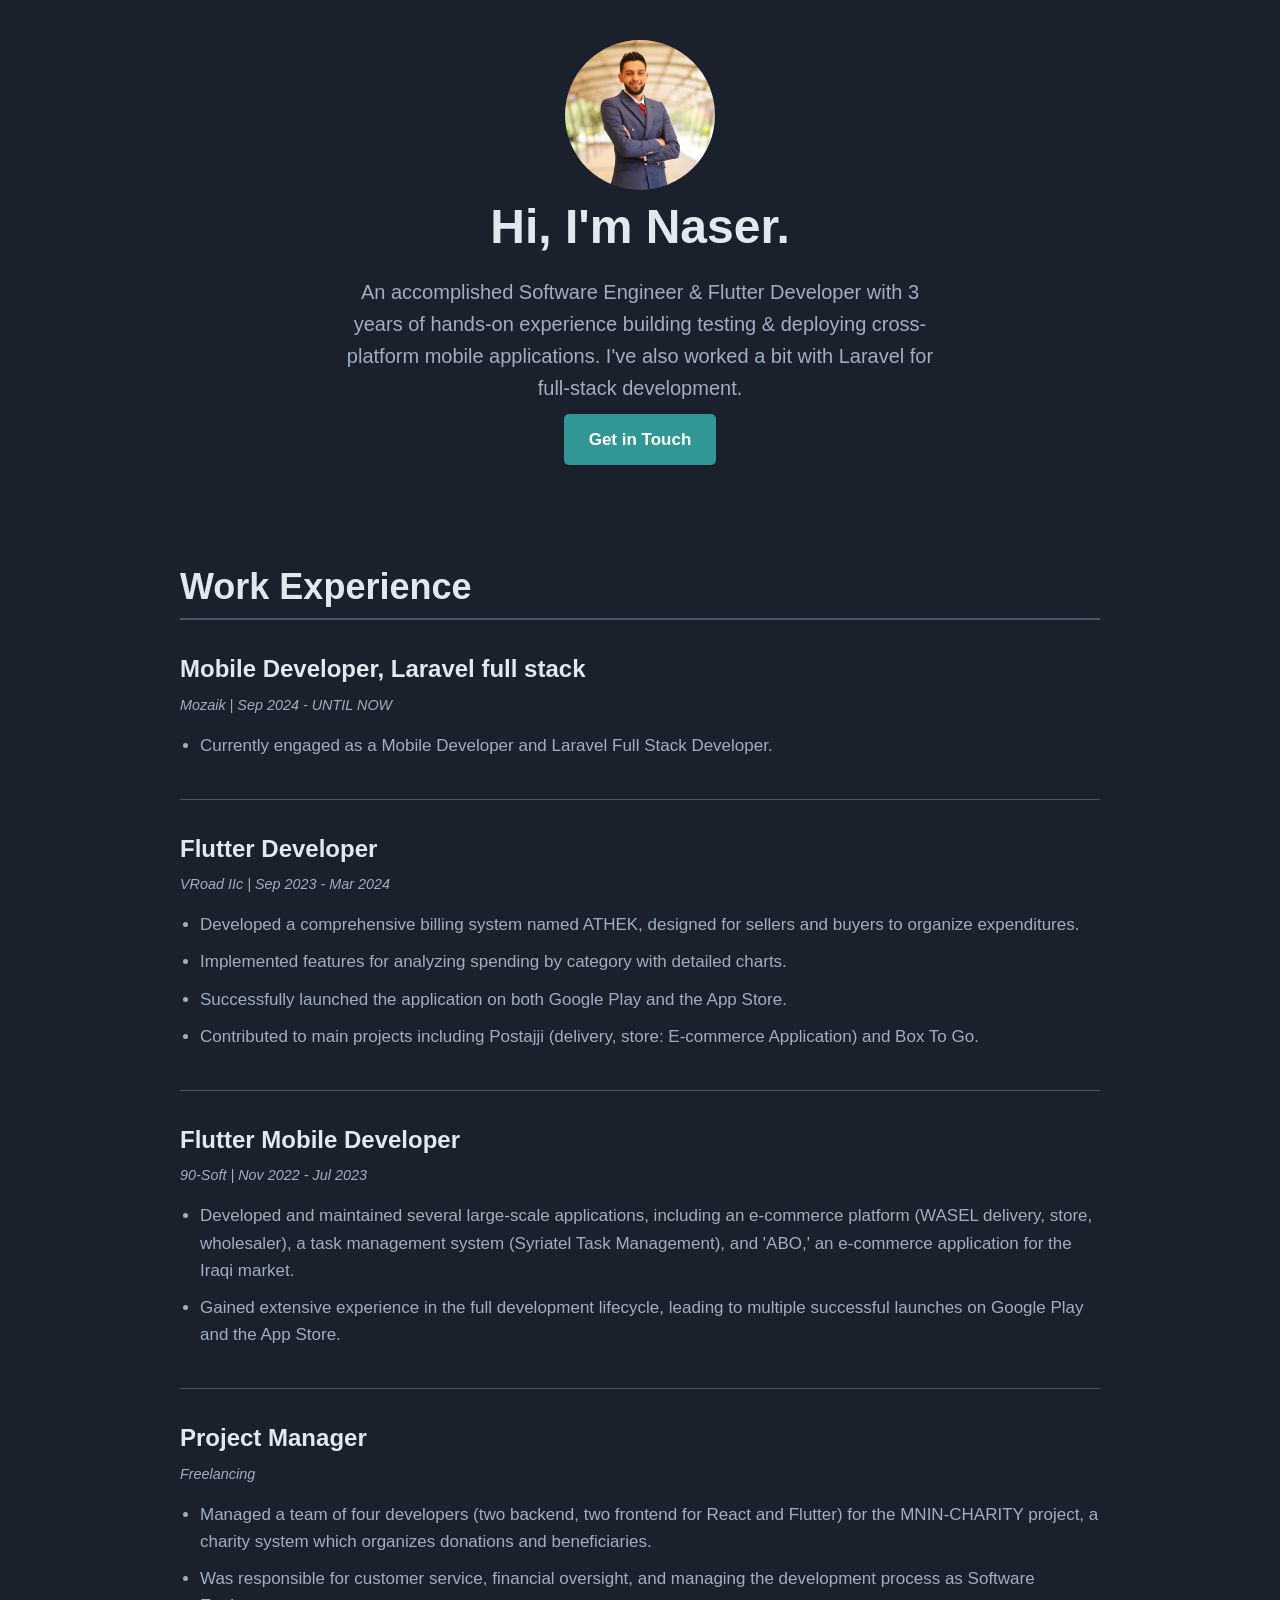
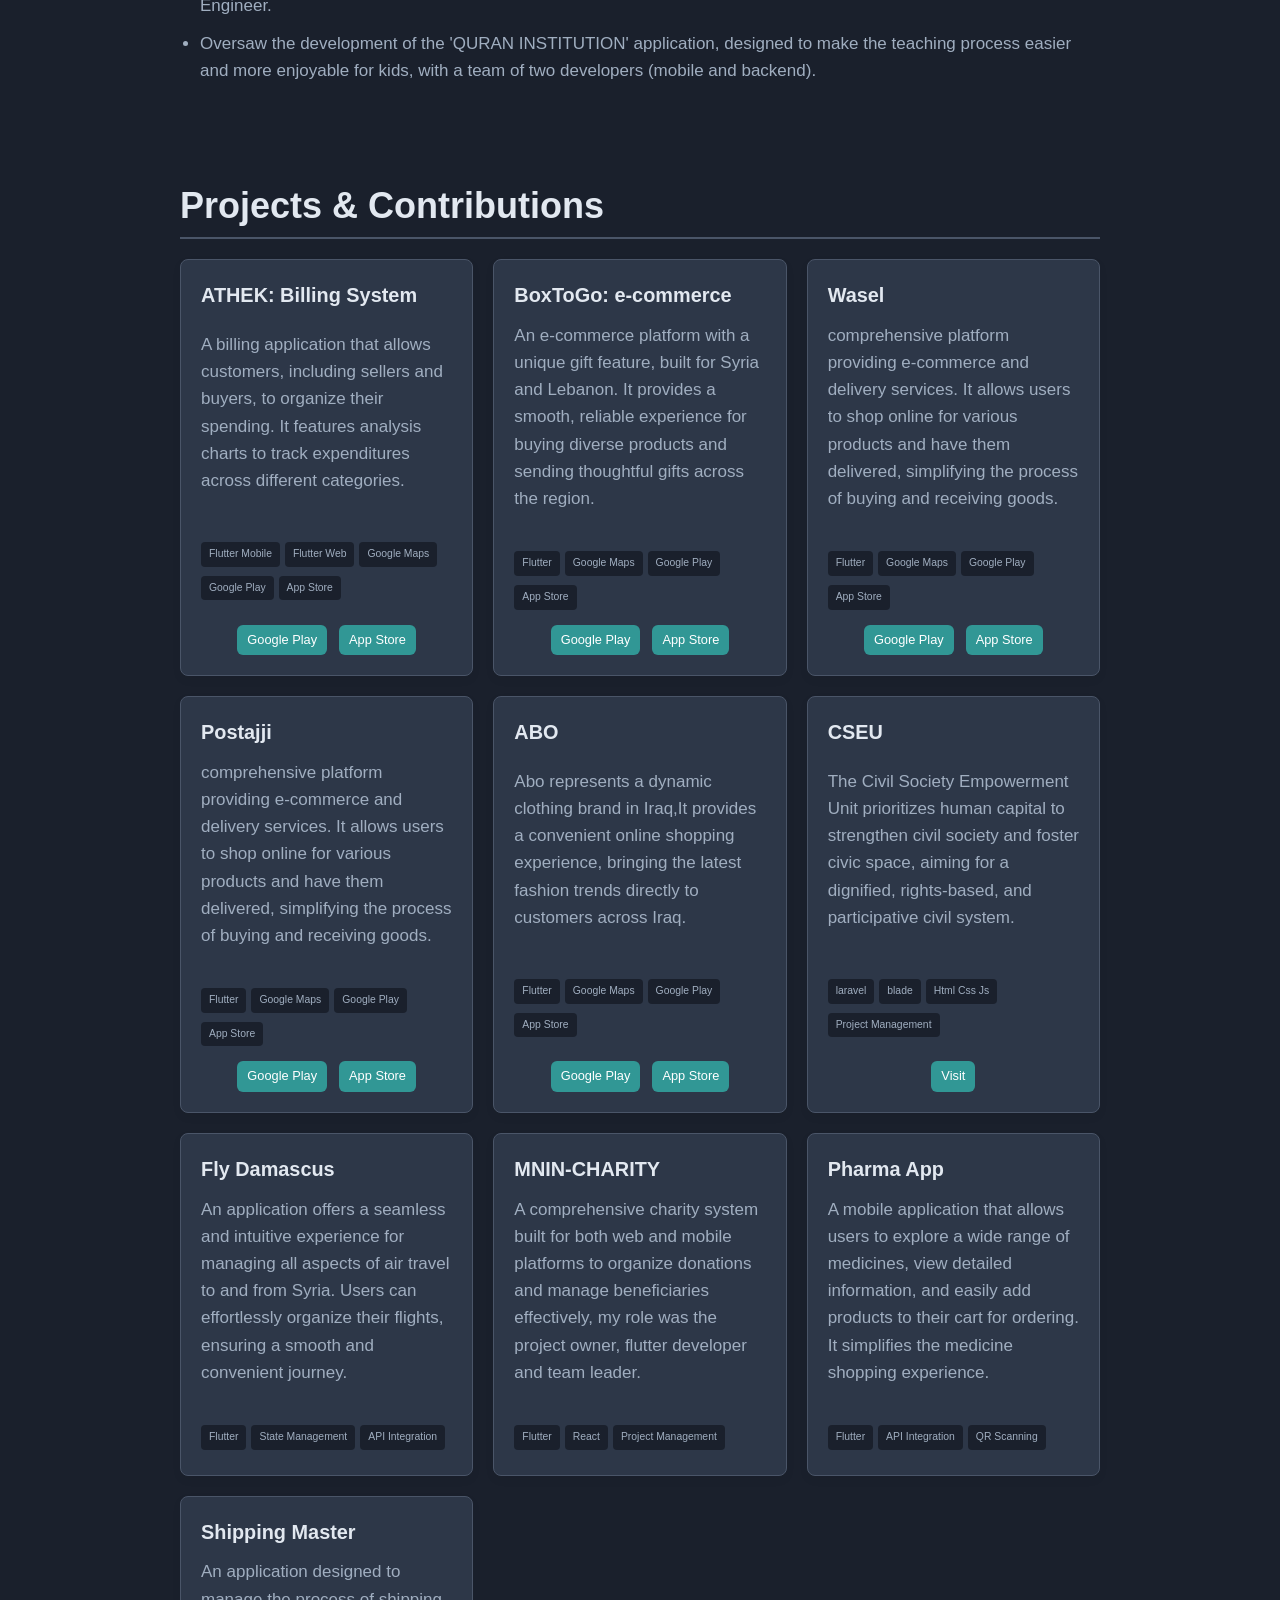
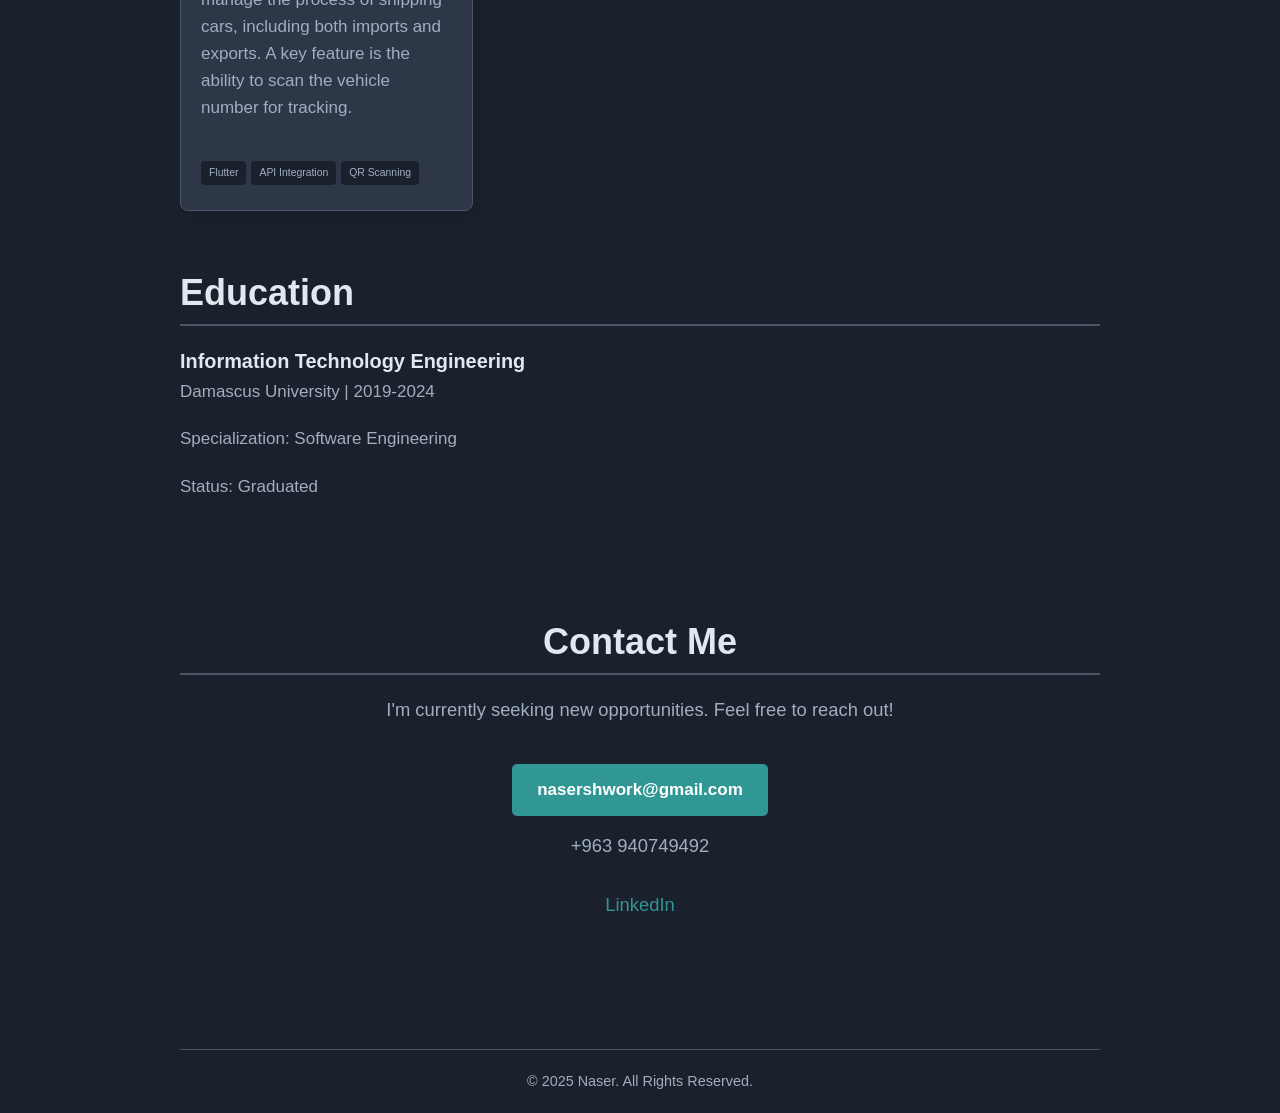
==== commit 5181bf6f: "added my last experience" ====
--- a/public/index.html
+++ b/public/index.html
@@ -35,7 +35,7 @@
                 <div class="experience-list"></div>
             </section>
             <section id="projects">
-                <h2 class="js-scroll">My Projects</h2>
+                <h2 class="js-scroll">Projects & Contributions</h2>
                 <div class="project-grid"></div>
             </section>
 
@@ -72,8 +72,7 @@
         </footer>
 
     </div>
-
-    <script src="js/main.js"></script>
+    <script type="module" src="js/main.js"></script>
 </body>
 
 </html>
--- a/public/css/style.css
+++ b/public/css/style.css
@@ -5,6 +5,7 @@
   margin: 0;
   padding: 0;
 }
+
 html {
   scroll-behavior: smooth;
 }
@@ -20,7 +21,7 @@
 .container {
   max-width: 960px;
   margin: 0 auto;
-  padding: 0px 20px;
+  padding: 0 20px;
 }
 
 h1,
@@ -33,14 +34,11 @@
 
 h1 {
   font-size: 3rem;
-  /* 48px */
 }
 
 h2 {
   font-size: 2.25rem;
-  /* 36px */
   margin-top: 60px;
-  /* Space above section titles */
   border-bottom: 2px solid var(--secondary-color);
   padding-bottom: 10px;
 }
@@ -67,8 +65,7 @@
 .header p {
   font-size: 1.25rem;
   max-width: 600px;
-  margin-left: auto;
-  margin-right: auto;
+  margin: 0 auto;
   color: var(--text-secondary);
 }
 
@@ -80,7 +77,7 @@
   border-radius: 5px;
   font-weight: bold;
   margin-top: 10px;
-  transition: background-color 0.3s ease transform 0.4s ease;
+  transition: background-color 0.3s ease, transform 0.4s ease;
 }
 
 .btn:hover {
@@ -88,22 +85,41 @@
   text-decoration: none;
 }
 
+/* Project Grid & Card */
 .project-grid {
   display: grid;
   grid-template-columns: repeat(auto-fit, minmax(280px, 1fr));
-  gap: 30px;
+  gap: 20px;
 }
 
 .project-card {
   background-color: var(--bg-card);
   border: 1px solid var(--secondary-color);
-  padding: 25px;
+  padding: 20px;
   border-radius: 8px;
   box-shadow: 0 4px 10px rgba(0, 0, 0, 0.05);
+
+  display: flex;
+  flex-direction: column;
+  justify-content: space-between;
+
+  height: 100%;
+  position: relative;
+
+  transition: transform 0.3s ease, box-shadow 0.3s ease;
+}
+
+.project-card:hover {
+  transform: translateY(-5px);
+  box-shadow: 0 8px 25px rgba(0, 0, 0, 0.1);
 }
 
 .project-card h3 {
   margin-bottom: 10px;
+}
+
+.project-content {
+  flex: 1 1 auto;
 }
 
 .project-card .tech-tags {
@@ -114,13 +130,59 @@
   display: inline-block;
   background-color: var(--bg-light);
   color: var(--text-secondary);
-  font-size: 0.8rem;
+  font-size: 0.65rem;
   padding: 4px 8px;
   border-radius: 4px;
   margin-right: 5px;
   margin-bottom: 5px;
 }
 
+/* Store Buttons */
+.project-footer {
+  display: flex;
+  justify-content: center;
+  gap: 12px;
+  flex-wrap: wrap;
+}
+
+.store-btn {
+  display: inline-flex;
+  align-items: center;
+  /* gap: 6px; */
+
+  font-size: 0.8rem;
+  padding: 5px 10px;
+  background-color: var(--primary-color);
+  color: #fff;
+  border-radius: 6px;
+  font-weight: 500;
+  text-align: center;
+  transition: background-color 0.25s ease;
+  text-decoration: none;
+}
+
+.store-btn:hover {
+  background-color: var(--text-primary);
+}
+
+/* Optional themed buttons */
+.store-btn.google {
+  background-color: #34a853;
+}
+
+.store-btn.google:hover {
+  background-color: #2c9047;
+}
+
+.store-btn.ios {
+  background-color: #0070c9;
+}
+
+.store-btn.ios:hover {
+  background-color: #005fa3;
+}
+
+/* Contact */
 .contact {
   text-align: center;
   padding: 40px 0;
@@ -131,6 +193,7 @@
   margin-bottom: 30px;
 }
 
+/* Footer */
 .footer {
   text-align: center;
   margin-top: 60px;
@@ -140,7 +203,7 @@
   font-size: 0.9rem;
 }
 
-/* --- Experience Section --- */
+/* Experience Section */
 .experience-list {
   margin-top: 30px;
 }
@@ -151,7 +214,6 @@
   border-bottom: 1px solid var(--secondary-color);
 }
 
-/* Remove the border from the last item in the list */
 .experience-item:last-child {
   border-bottom: none;
   margin-bottom: 0;
@@ -160,13 +222,11 @@
 .experience-item h3 {
   color: var(--text-primary);
   font-size: 1.5rem;
-  /* 24px */
   margin-bottom: 5px;
 }
 
 .experience-meta {
   font-size: 0.9rem;
-  /* 14.4px */
   font-style: italic;
   color: var(--text-secondary);
   margin-bottom: 15px;
@@ -174,9 +234,7 @@
 
 .experience-item ul {
   list-style-type: disc;
-  /* Use standard bullets */
   padding-left: 20px;
-  /* Indent the bullet points */
 }
 
 .experience-item li {
@@ -184,43 +242,32 @@
   margin-bottom: 10px;
 }
 
+/* Personal Image */
 .personal-image {
   height: 150px;
   width: 150px;
   border-radius: 50%;
   object-fit: cover;
 }
-/*
-========================================
-ANIMATION STYLING
-========================================
-*/
-
-/* --- Make default animation speed a little slower and smoother --- */
+
+/* Animations */
 :root {
   --animate-duration: 0.8s;
   --animate-delay: 0.5s;
 }
 
-/* --- Make delays more granular --- */
 .animate__delay-1s {
   animation-delay: 0.2s;
 }
+
 .animate__delay-2s {
   animation-delay: 0.4s;
 }
+
 .animate__delay-3s {
   animation-delay: 0.6s;
 }
+
 .animate__delay-4s {
   animation-delay: 0.8s;
-}
-
-.experience-item, .project-card {
-  transition: transform 0.3s ease, box-shadow 0.3s ease;
-}
-
-.experience-item:hover, .project-card:hover {
-  transform: translateY(-5px);
-  box-shadow: 0 8px 25px rgba(0,0,0,0.1);
 }
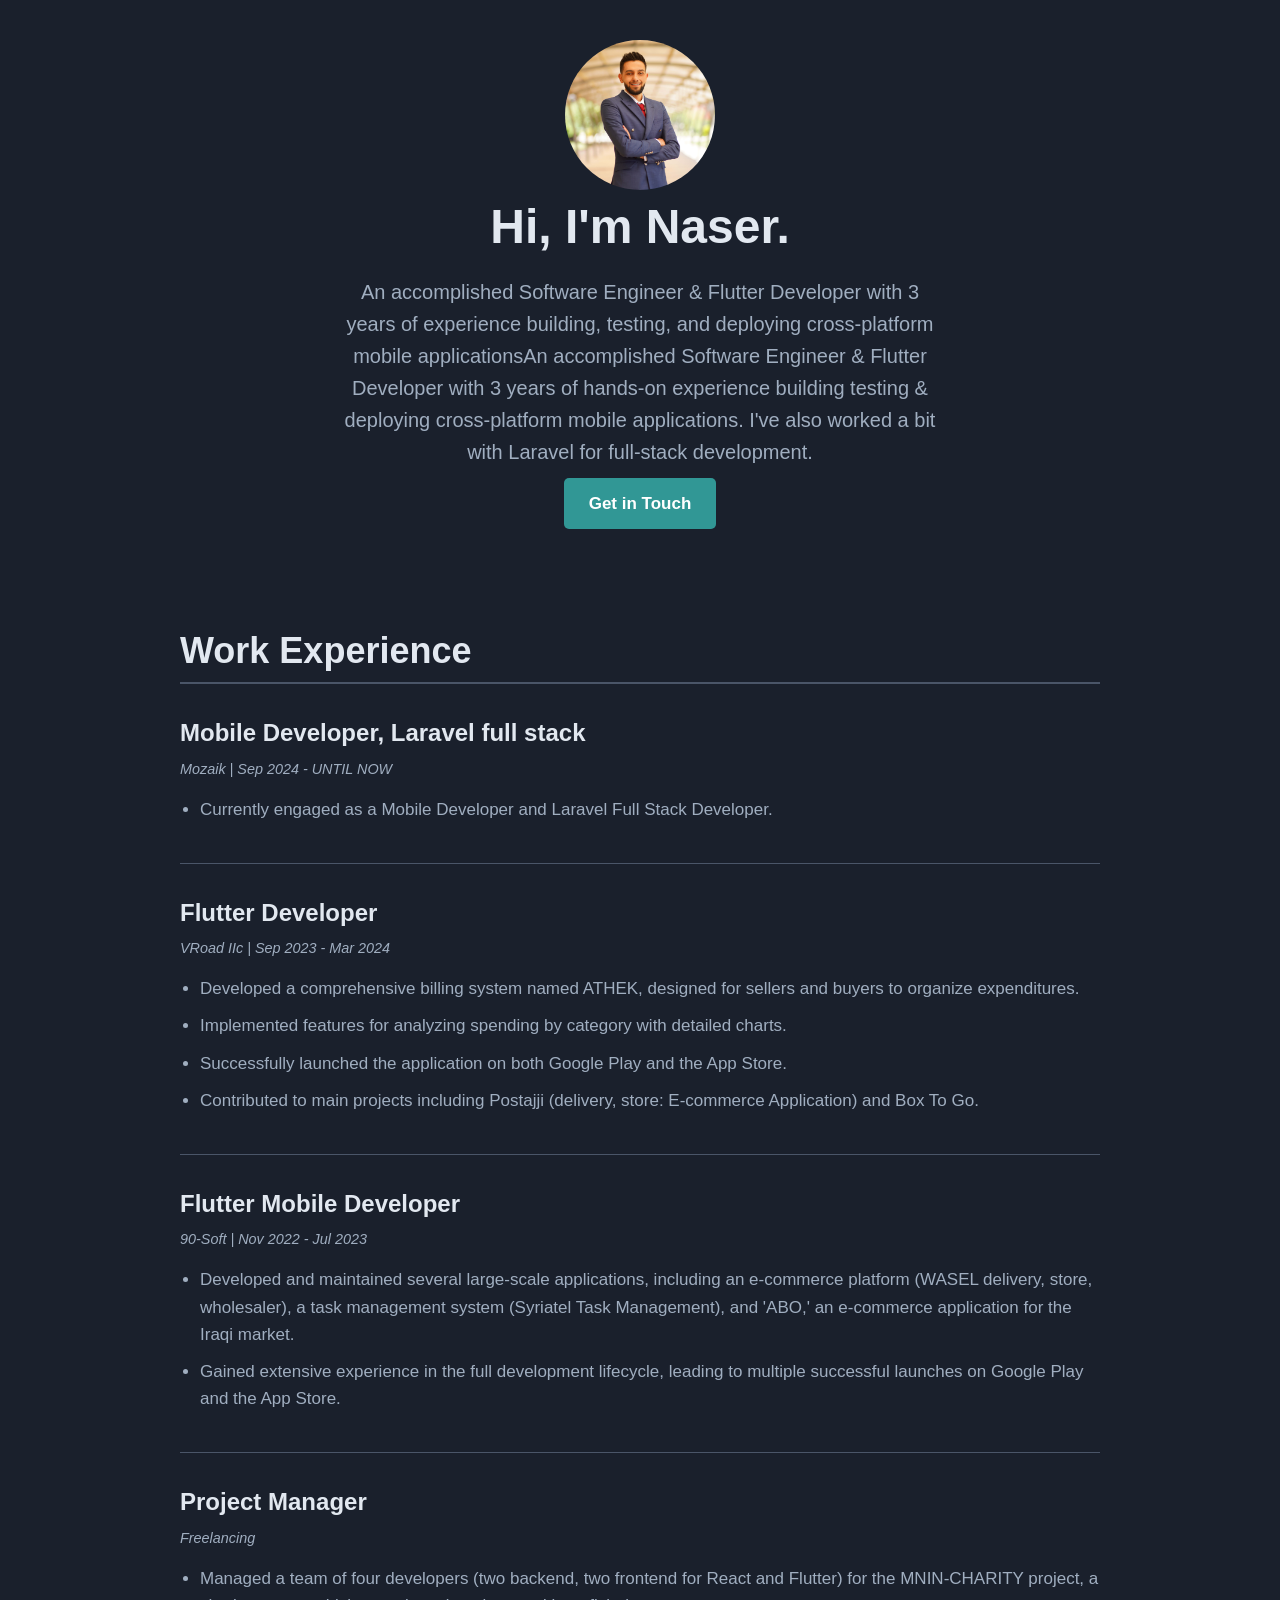
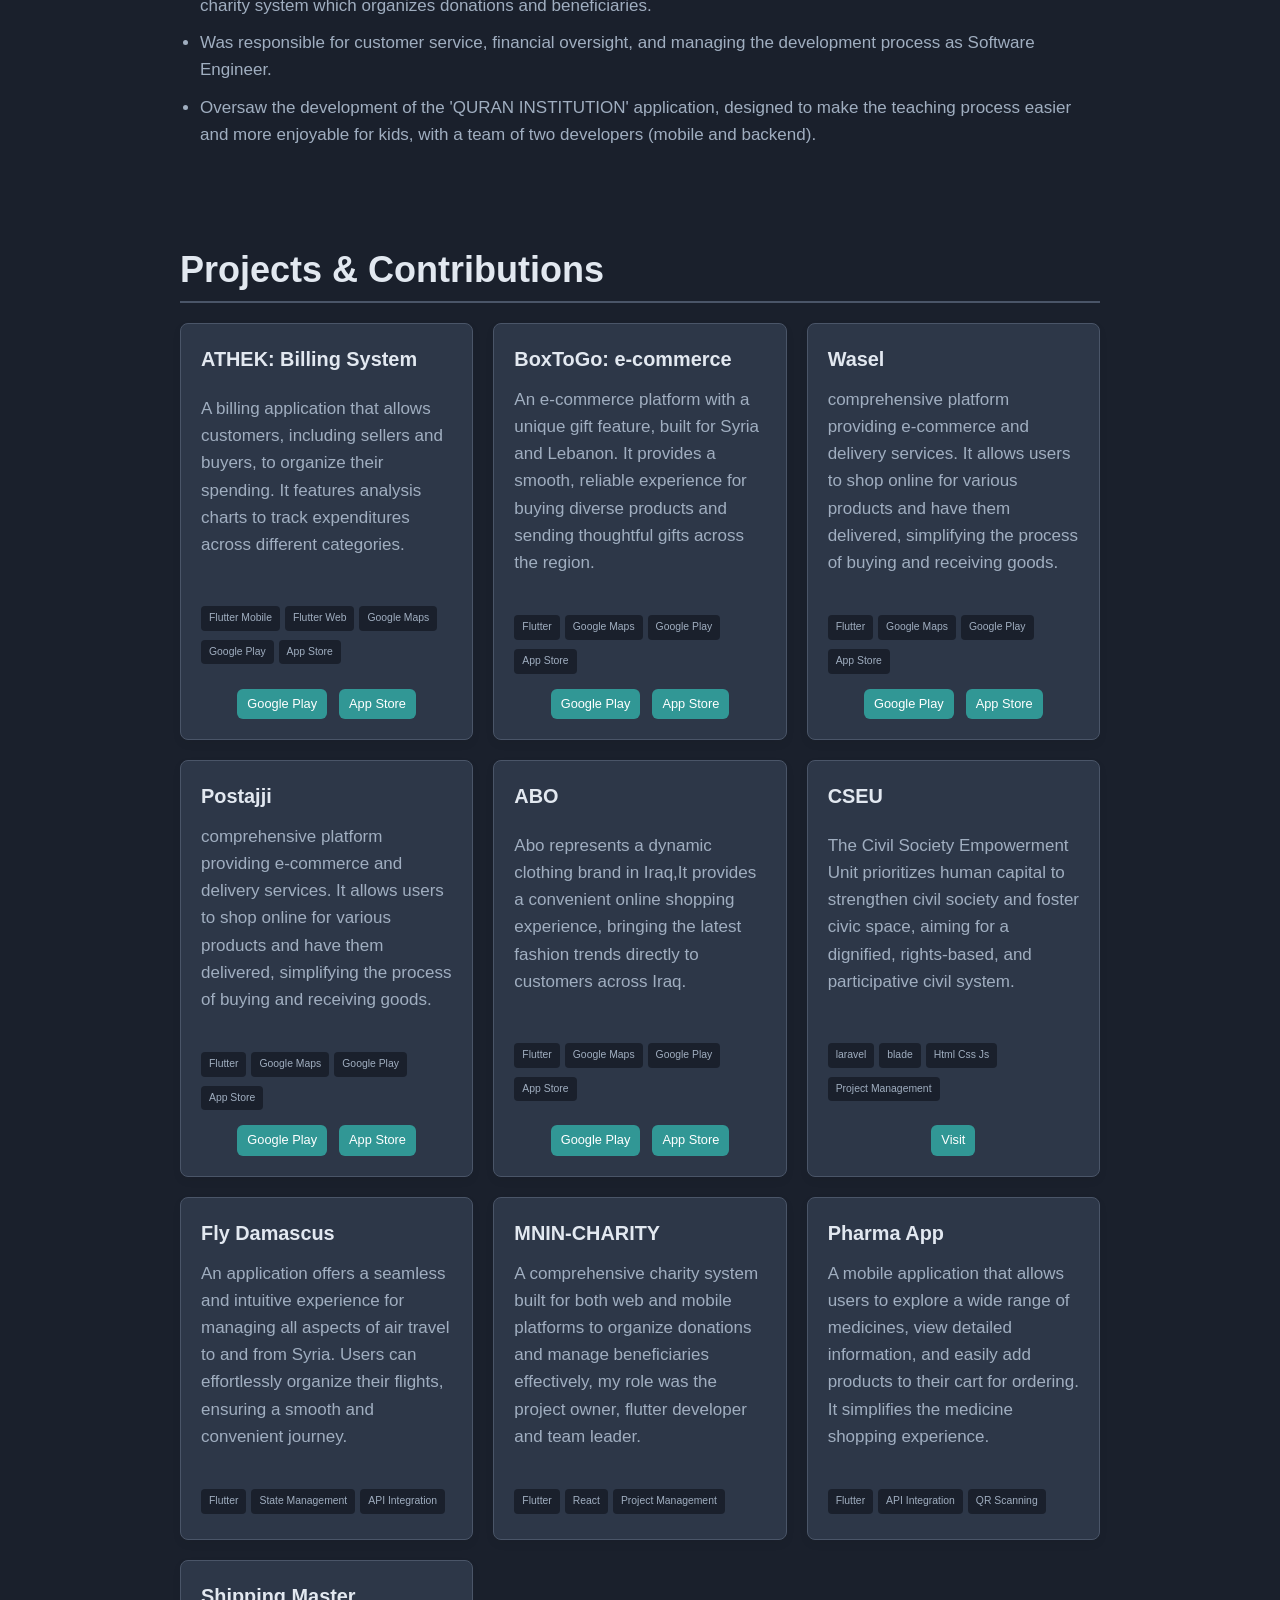
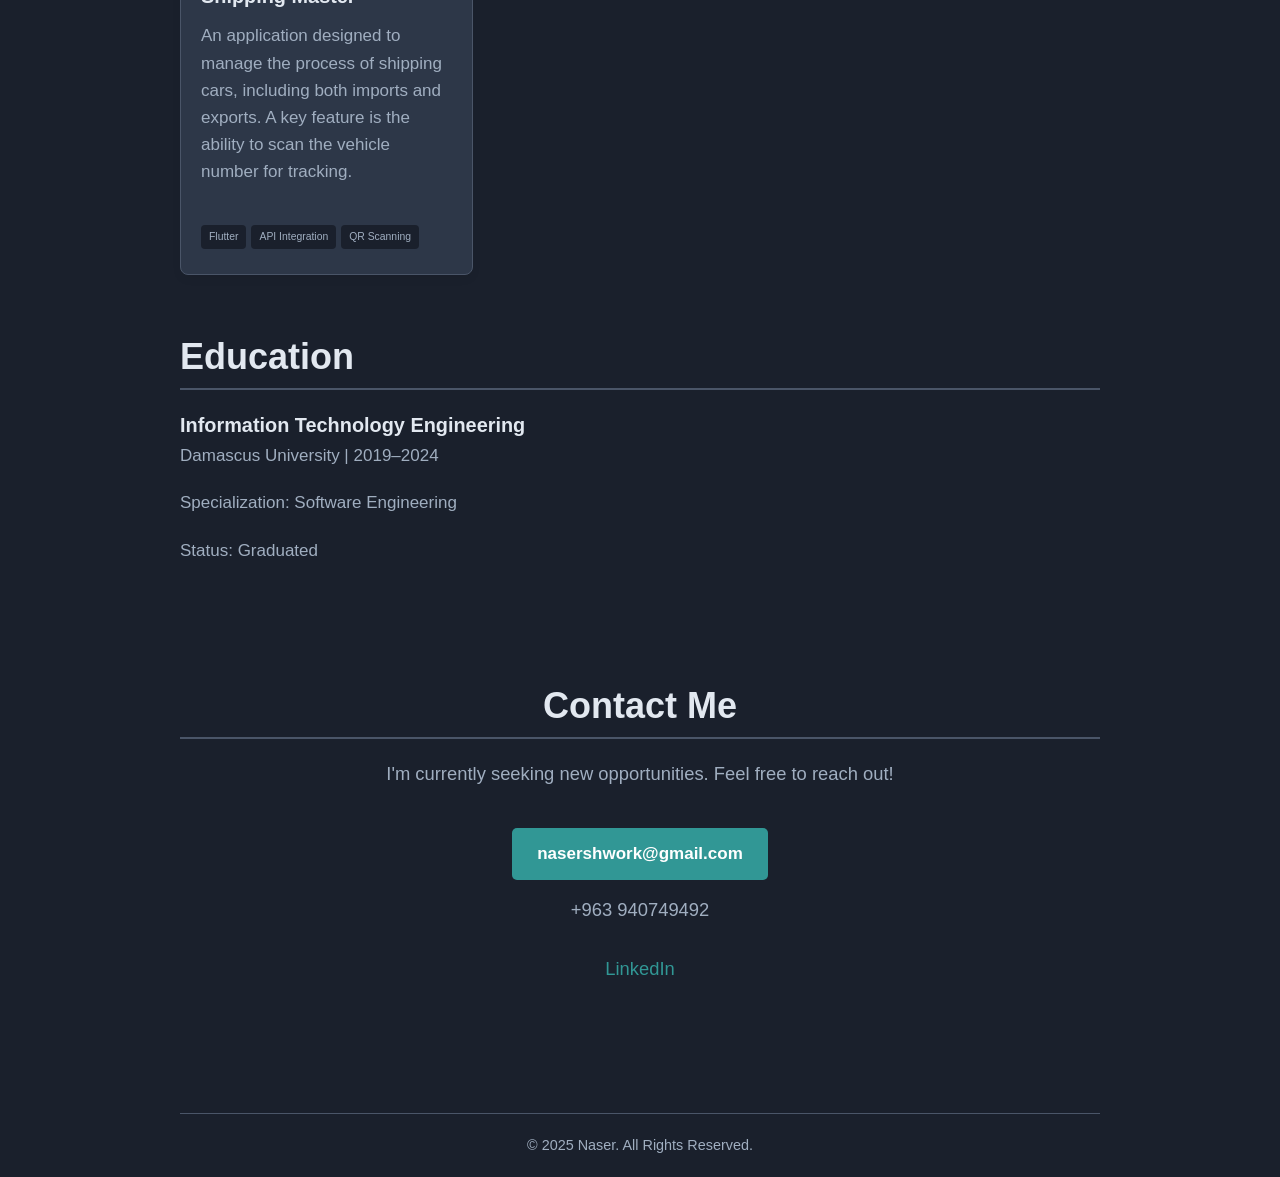
==== commit 16a519be: "refactor hard coded strings and data from html" ====
--- a/public/index.html
+++ b/public/index.html
@@ -6,34 +6,23 @@
     <meta name="viewport" content="width=device-width, initial-scale=1.0">
     <meta property="og:type" content="website">
     <meta property="og:title" content="Naser - Software Engineer Portfolio">
+    <title>Naser - Software Engineer</title>
 
-    <title>Naser - Software Engineer</title>
     <link rel="stylesheet" href="css/style.css">
-    <link rel="stylesheet" href="https://cdnjs.cloudflare.com/ajax/libs/animate.css/4.1.1/animate.min.css" />
+    <link rel="stylesheet"
+        href="https://cdnjs.cloudflare.com/ajax/libs/animate.css/4.1.1/animate.min.css" />
 </head>
 
 <body>
-
     <div class="container">
-        <header class="header">
-            <img src="images/personal-picture.jpg" alt="personal"
-                class="personal-image animate__animated animate__zoomIn">
-            <h1 class="animate__animated animate__fadeInDown">Hi, I'm Naser.</h1>
-            <p class="animate__animated animate__fadeInDown" style="animation-delay: 0.4s;">
-                An accomplished Software Engineer & Flutter Developer with 3 years of hands-on experience building
-                testing & deploying cross-platform mobile applications. I've also worked a bit with Laravel for
-                full-stack development.
-            </p>
-            <a href="#contact" class="btn animate__animated animate__fadeInUp" style="animation-delay: 0.8s;">Get in
-                Touch</a>
-        </header>
+        <header class="header" id="header"></header>
 
         <main>
-
             <section id="experience">
                 <h2 class="js-scroll">Work Experience</h2>
                 <div class="experience-list"></div>
             </section>
+
             <section id="projects">
                 <h2 class="js-scroll">Projects & Contributions</h2>
                 <div class="project-grid"></div>
@@ -41,38 +30,19 @@
 
             <section id="education">
                 <h2 class="js-scroll">Education</h2>
-                <div class="education-item js-scroll">
-                    <h3>Information Technology Engineering</h3>
-                    <p class="education-meta">Damascus University | 2019-2024</p>
-                    <p>Specialization: Software Engineering</p>
-                    <p>Status: Graduated</p>
-                </div>
+                <div id="education-content" class="js-scroll"></div>
             </section>
-
-
 
             <section id="contact" class="contact">
                 <h2 class="js-scroll">Contact Me</h2>
-                <p class="js-scroll">
-                    I'm currently seeking new opportunities. Feel free to reach out!
-                </p>
-                <a href="mailto:nasershwork@gmail.com" class="btn js-scroll">nasershwork@gmail.com</a>
-                <p style="margin-top: 15px;" class="js-scroll">
-                    +963 940749492
-                </p>
-                <p style="margin-top: 30px;" class="js-scroll">
-                    <a href="https://sy.linkedin.com/in/naser-shridm" target="_blank">LinkedIn</a>
-                </p>
+                <div id="contact-content" class="js-scroll"></div>
             </section>
-
         </main>
 
-        <footer class="footer js-scroll">
-            <p>&copy; 2025 Naser. All Rights Reserved.</p>
-        </footer>
+        <footer class="footer js-scroll" id="footer"></footer>
+    </div>
 
-    </div>
     <script type="module" src="js/main.js"></script>
 </body>
 
-</html>+</html>
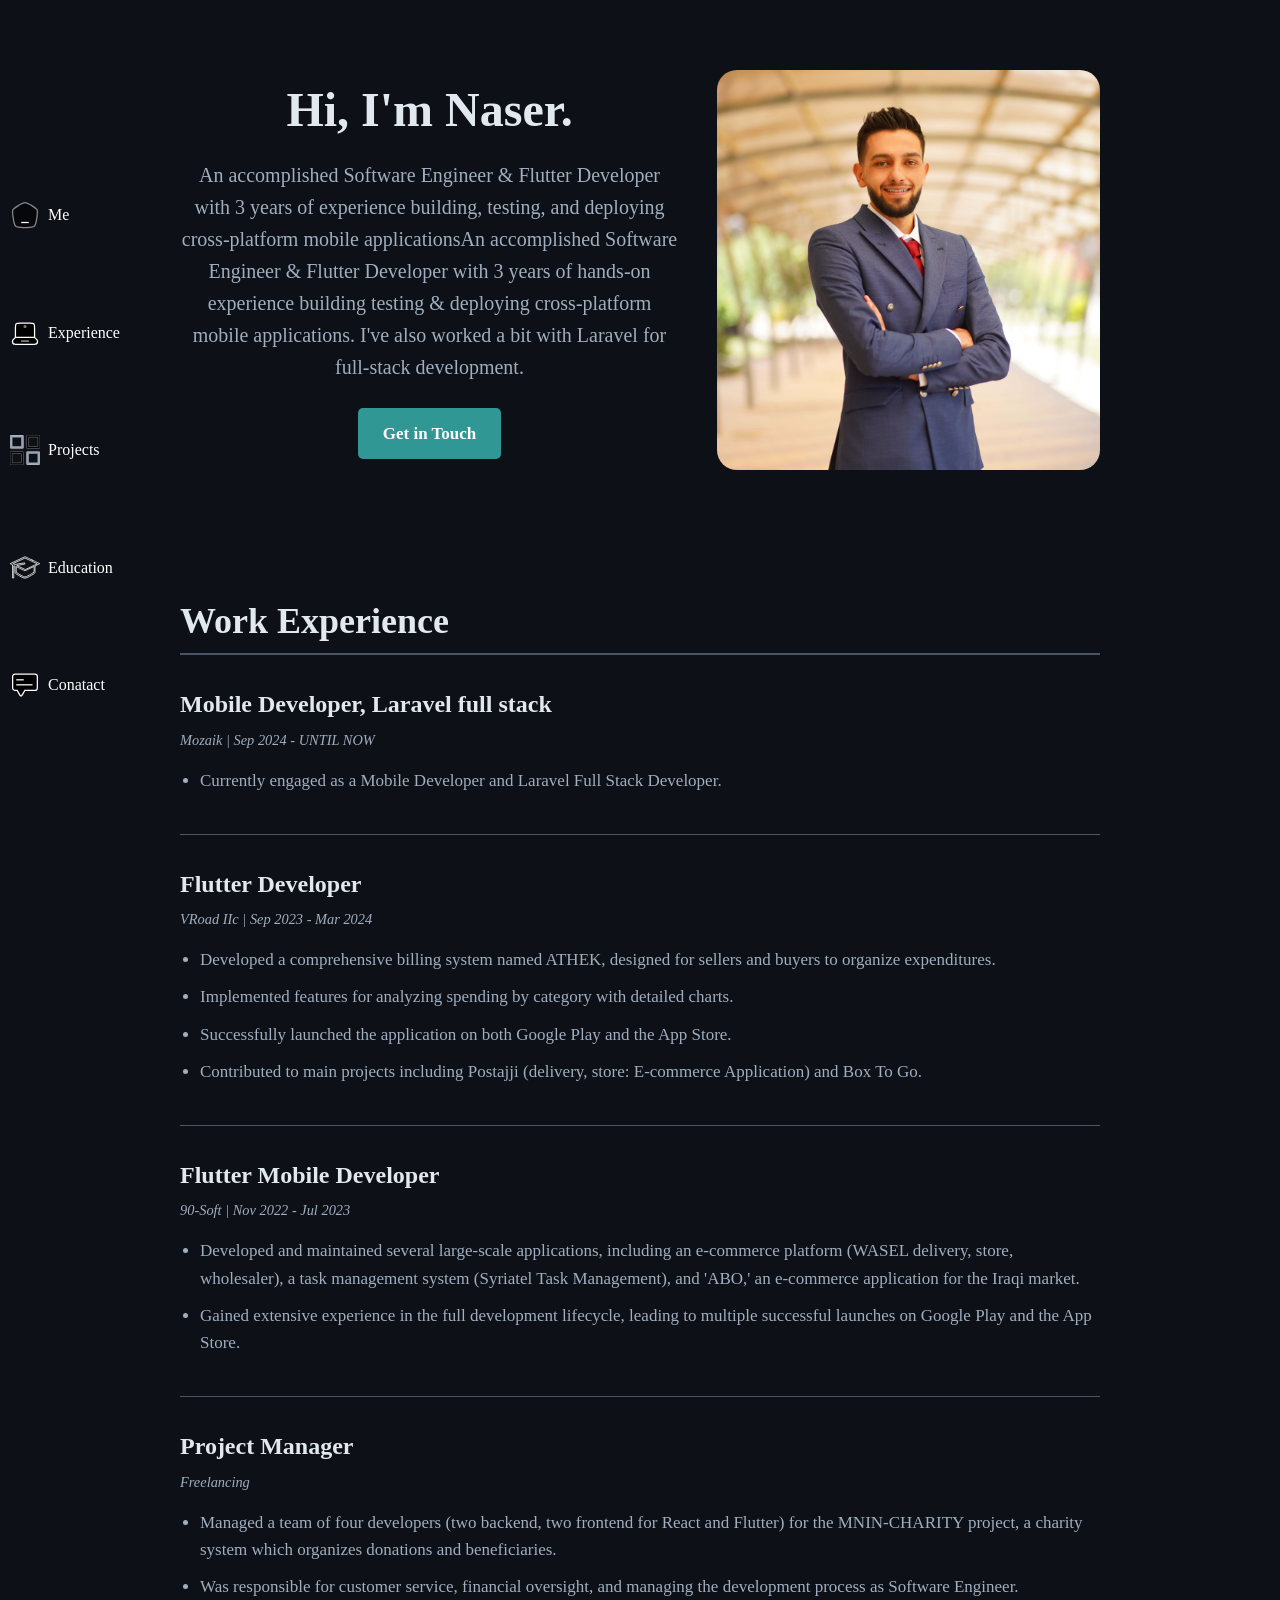
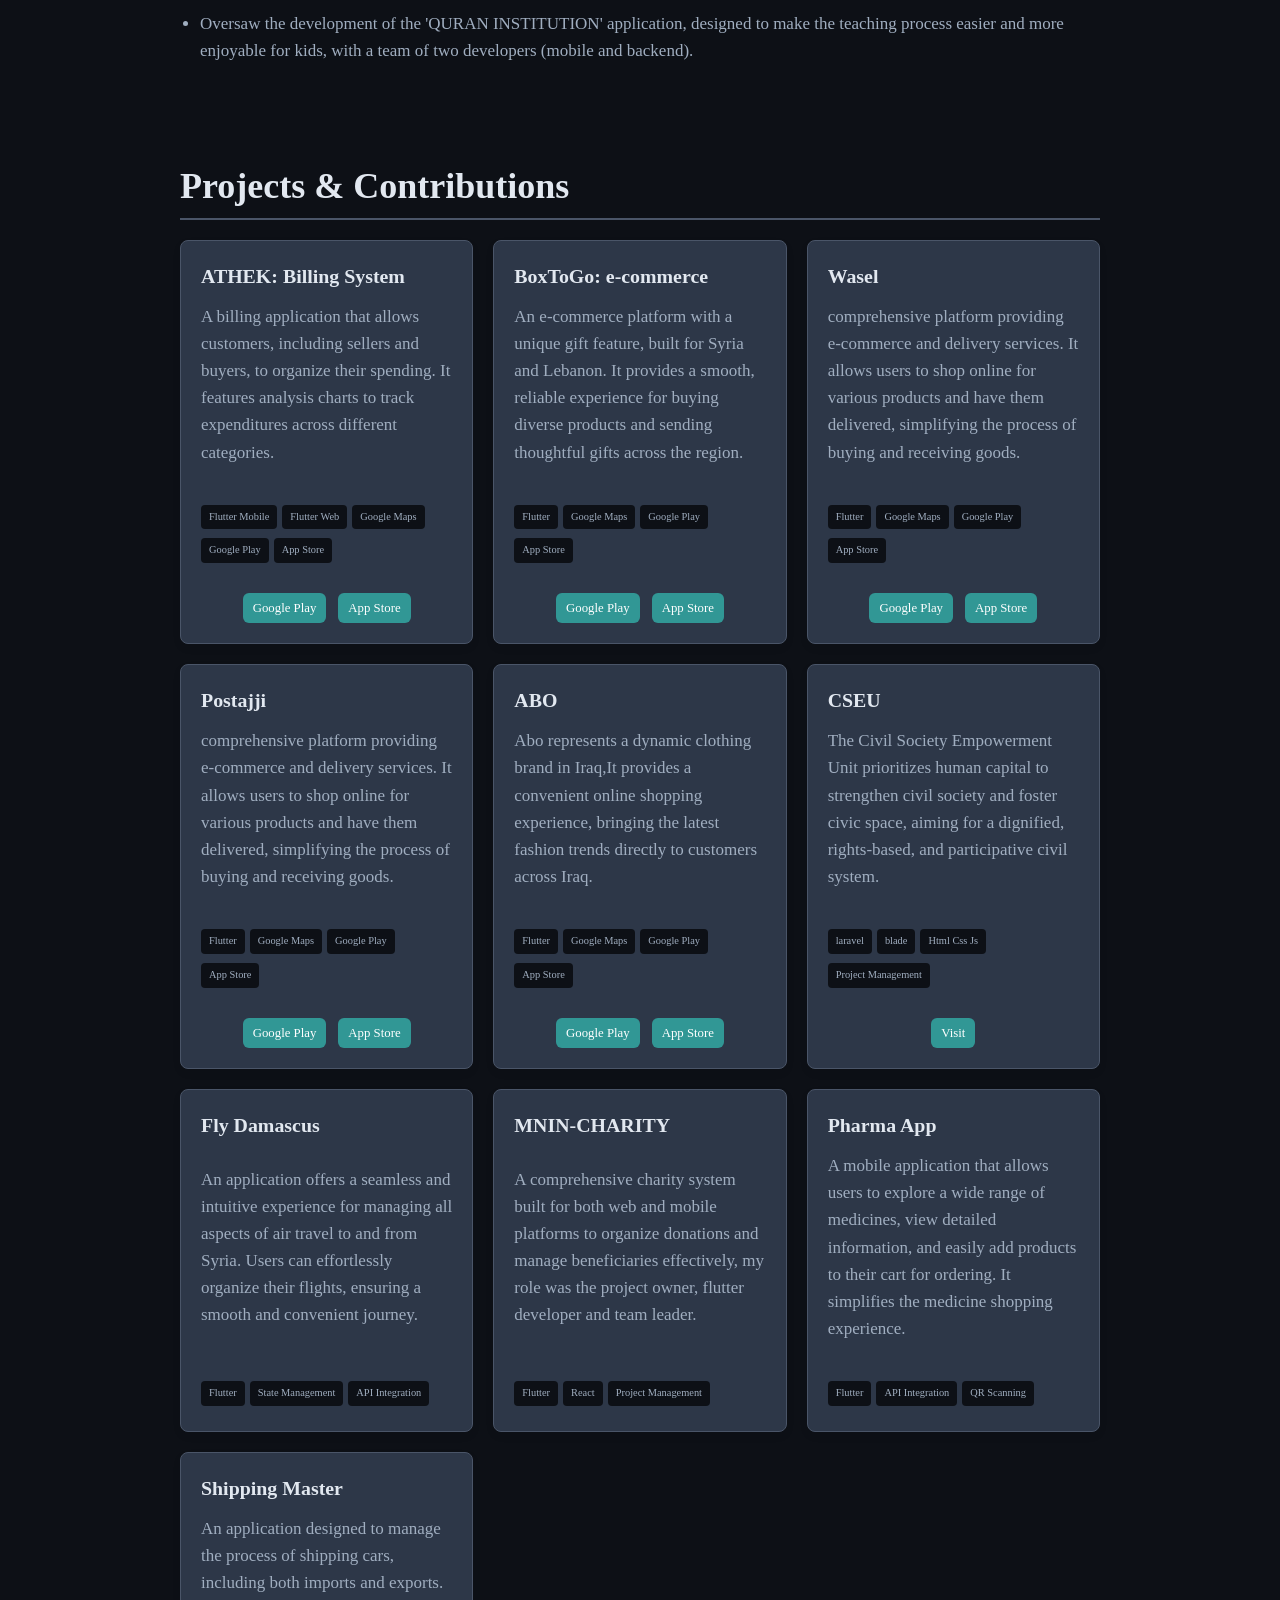
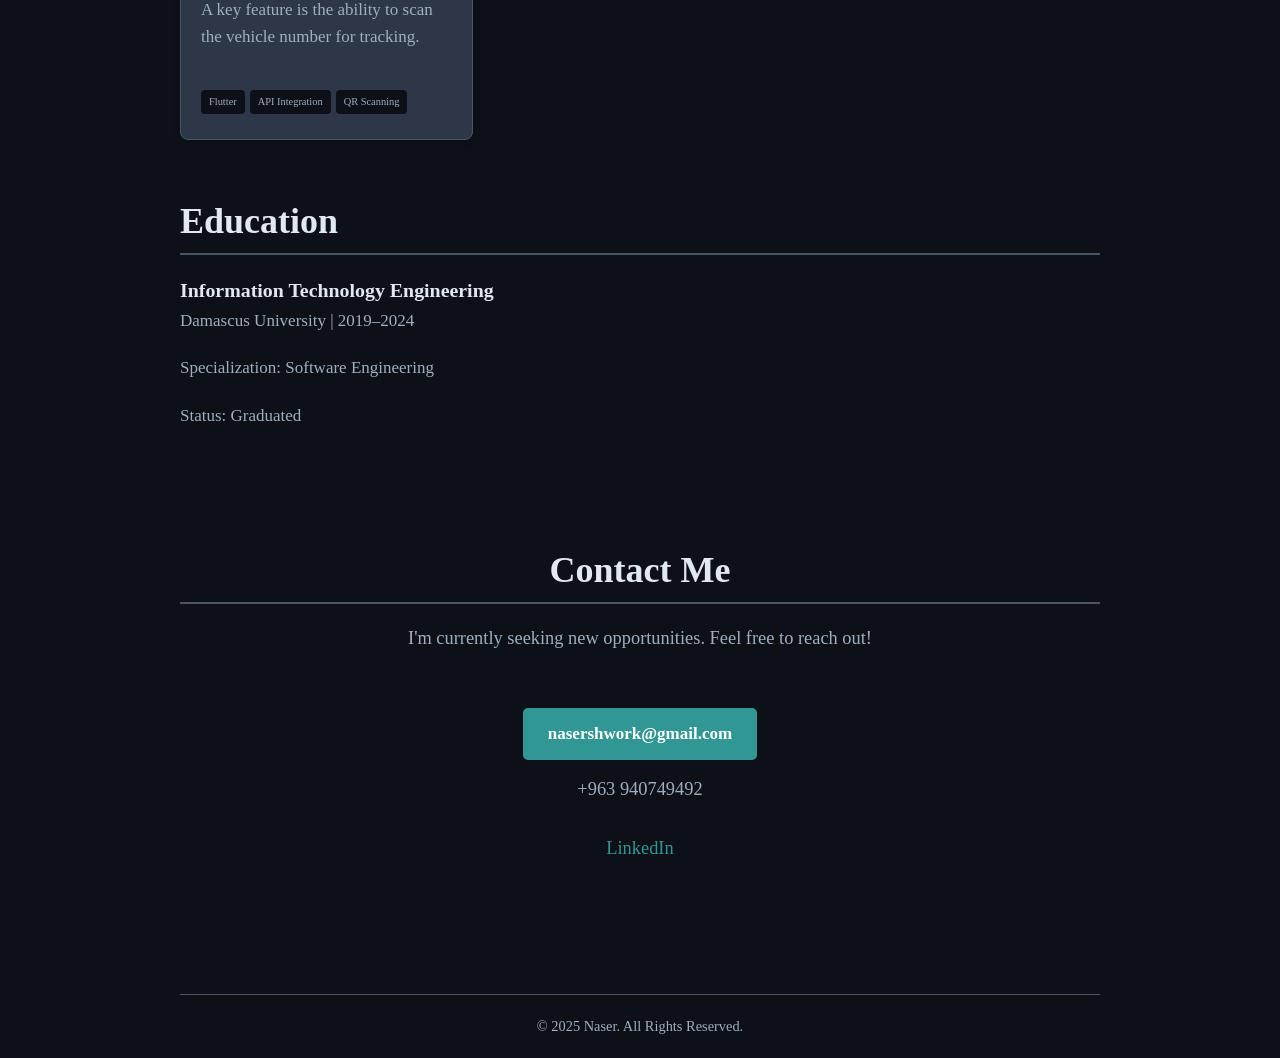
==== commit 29d20903: "nav bar with new bg color" ====
--- a/public/index.html
+++ b/public/index.html
@@ -9,14 +9,97 @@
     <title>Naser - Software Engineer</title>
 
     <link rel="stylesheet" href="css/style.css">
-    <link rel="stylesheet"
-        href="https://cdnjs.cloudflare.com/ajax/libs/animate.css/4.1.1/animate.min.css" />
+    <link rel="stylesheet" href="https://cdnjs.cloudflare.com/ajax/libs/animate.css/4.1.1/animate.min.css" />
 </head>
 
 <body>
+        <nav class="side-nav animate__animated animate__fadeIn" style="animation-delay: 1s;">
+            <a href="#header">
+                <div class="nav-bar-item">
+                    <svg width="30px" height="30px" viewBox="0 0 24 24">
+                        <path opacity="0.5"
+                            d="M2.36407 12.9579C1.98463 10.3208 1.79491 9.00229 2.33537 7.87495C2.87583 6.7476 4.02619 6.06234 6.32691 4.69181L7.71175 3.86687C9.80104 2.62229 10.8457 2 12 2C13.1543 2 14.199 2.62229 16.2882 3.86687L17.6731 4.69181C19.9738 6.06234 21.1242 6.7476 21.6646 7.87495C22.2051 9.00229 22.0154 10.3208 21.6359 12.9579L21.3572 14.8952C20.8697 18.2827 20.626 19.9764 19.451 20.9882C18.2759 22 16.5526 22 13.1061 22H10.8939C7.44737 22 5.72409 22 4.54903 20.9882C3.37396 19.9764 3.13025 18.2827 2.64284 14.8952L2.36407 12.9579Z" />
+                        <path d="M15 18H9" />
+                    </svg>
+                    <span>Me</span>
+
+                </div>
+            </a>
+            <a href="#experience">
+                <div class="nav-bar-item">
+                    <svg width="30px" height="30px" viewBox="0 0 24 24">
+                        <path
+                            d="M19.6471 15.5357H4.35294M19.6471 15.5357V8C19.6471 6.11438 19.6471 5.17157 19.0613 4.58579C18.4755 4 17.5327 4 15.6471 4H8.35294C6.46732 4 5.52451 4 4.93873 4.58579C4.35294 5.17157 4.35294 6.11438 4.35294 8V15.5357M19.6471 15.5357L21.3911 17.3358C21.4356 17.3818 21.4579 17.4048 21.4787 17.4276C21.7998 17.7802 21.9843 18.2358 21.999 18.7124C22 18.7433 22 18.7753 22 18.8393C22 18.9885 22 19.0631 21.996 19.1261C21.9325 20.1314 21.1314 20.9325 20.1261 20.996C20.0631 21 19.9885 21 19.8393 21H4.16068C4.01148 21 3.93688 21 3.87388 20.996C2.86865 20.9325 2.06749 20.1314 2.00398 19.1261C2 19.0631 2 18.9885 2 18.8393C2 18.7753 2 18.7433 2.00096 18.7124C2.01569 18.2358 2.20022 17.7802 2.52127 17.4276C2.54208 17.4048 2.56438 17.3818 2.60888 17.3358L4.35294 15.5357" />
+                        <path opacity="0.5" d="M9.5 18.5H14.5" stroke-width="1.5" stroke-linecap="round" />
+                        <path opacity="0.5"
+                            d="M12.75 6.75C12.75 7.16421 12.4142 7.5 12 7.5C11.5858 7.5 11.25 7.16421 11.25 6.75C11.25 6.33579 11.5858 6 12 6C12.4142 6 12.75 6.33579 12.75 6.75Z"
+                            fill="#1C274C" />
+                    </svg>
+                    <span>Experience</span>
+
+                </div>
+            </a>
+            <a href="#projects">
+                <div class="nav-bar-item">
+                    <svg width="30px" height="30px" viewBox="0 0 117 117">
+                        <g fill-rule="evenodd">
+                            <path
+                                d="M4.5,52.9 L48.8,52.9 C51.1,52.9 52.9,51.1 52.9,48.8 L52.9,4.5 C52.9,2.2 51.1,0.4 48.8,0.4 L4.5,0.4 C2.2,0.4 0.4,2.2 0.4,4.5 L0.4,48.8 C0.4,51 2.3,52.9 4.5,52.9 Z M8.6,8.6 L44.7,8.6 L44.7,44.7 L8.6,44.7 L8.6,8.6 Z"
+                                fill="#97a4b5" />
+                            <path
+                                d="M116.6,4.5 C116.6,2.2 114.8,0.4 112.5,0.4 L68.2,0.4 C65.9,0.4 64.1,2.2 64.1,4.5 L64.1,48.8 C64.1,51.1 65.9,52.9 68.2,52.9 L112.5,52.9 C114.8,52.9 116.6,51.1 116.6,48.8 L116.6,4.5 Z M108.4,44.7 L72.3,44.7 L72.3,8.6 L108.4,8.6 L108.4,44.7 Z" />
+                            <path
+                                d="M4.5,116.6 L48.8,116.6 C51.1,116.6 52.9,114.8 52.9,112.5 L52.9,68.2 C52.9,65.9 51.1,64.1 48.8,64.1 L4.5,64.1 C2.2,64.1 0.4,65.9 0.4,68.2 L0.4,112.5 C0.4,114.7 2.3,116.6 4.5,116.6 Z M8.6,72.3 L44.7,72.3 L44.7,108.4 L8.6,108.4 L8.6,72.3 Z" />
+                            <path
+                                d="M112.5,64.1 L68.2,64.1 C65.9,64.1 64.1,65.9 64.1,68.2 L64.1,112.5 C64.1,114.8 65.9,116.6 68.2,116.6 L112.5,116.6 C114.8,116.6 116.6,114.8 116.6,112.5 L116.6,68.2 C116.6,66 114.7,64.1 112.5,64.1 Z M108.4,108.4 L72.3,108.4 L72.3,72.3 L108.4,72.3 L108.4,108.4 Z"
+                                fill="#97a4b5" />
+                    </svg>
+
+
+                    <span>Projects</span>
+
+                </div>
+            </a>
+            <a href="#education">
+                <div class="nav-bar-item">
+                    <svg width="30px" height="30px" viewBox="0 0 24 24">
+                        <defs>
+                            <style>
+                                .education-cls {
+                                    fill: none;
+                                    stroke: currentColor;
+                                    stroke-linecap: round;
+                                    stroke-linejoin: round;
+                                    stroke-width: .6px;
+                                }
+                            </style>
+                        </defs>
+                        <path class="education-cls"
+                            d="M17.673 5.606a3326.02 3326.02 0 0 1-5.671-2.674L.138 8.524l2.03.98L2 9.531V20h1v-9.626l.72-.124.28.135v5.288c0 .914 5.206 3.533 6.249 4.049a3.89 3.89 0 0 0 3.48-.026C20 16.486 20 15.895 20 15.673v-5.288l3.854-1.857s-3.8-1.801-6.181-2.922zM19 15.504a51.526 51.526 0 0 1-5.726 3.302 2.884 2.884 0 0 1-2.582.02A40.184 40.184 0 0 1 5 15.521v-4.655l7 3.373 7-3.373zm-7-2.373L5.416 9.958l6.469-1.115-.17-.987-7.85 1.354-1.403-.676 9.537-4.495c.825.393 8.523 4.014 9.542 4.494z" />
+                    </svg>
+                    <span>Education</span>
+
+                </div>
+            </a>
+            <a href="#contact">
+                <div class="nav-bar-item">
+                    <svg width="30px" height="30px" viewBox="0 0 24 24">
+                        <g id="ic-contact-message">
+                            <path class="cls-1"
+                                d="M19.89,3.25H4.11a2,2,0,0,0-2,2v9.06a2,2,0,0,0,2,2H5.75l2.31,4a.85.85,0,0,0,1.48,0l2.32-4h8a2,2,0,0,0,2-2V5.25A2,2,0,0,0,19.89,3.25Z" />
+
+                            <line class="cls-1" x1="5.01" y1="7.86" x2="11.01" y2="7.86" />
+
+                            <line class="cls-1" x1="5.01" y1="11.86" x2="18.01" y2="11.86" />
+                        </g>
+                    </svg>
+                    <span>Conatact</span>
+
+                </div>
+            </a>
+        </nav>
     <div class="container">
         <header class="header" id="header"></header>
-
         <main>
             <section id="experience">
                 <h2 class="js-scroll">Work Experience</h2>
@@ -45,4 +128,4 @@
     <script type="module" src="js/main.js"></script>
 </body>
 
-</html>
+</html>
--- a/public/css/style.css
+++ b/public/css/style.css
@@ -11,7 +11,7 @@
 }
 
 body {
-  font-family: -apple-system, BlinkMacSystemFont, "Segoe UI", Roboto, Helvetica, Arial, sans-serif, "Apple Color Emoji", "Segoe UI Emoji", "Segoe UI Symbol";
+  font-family: "Times New Roman", "Open Sans", sans-serif;
   background-color: var(--bg-light);
   color: var(--text-primary);
   line-height: 1.6;
@@ -59,7 +59,7 @@
 
 .header {
   text-align: center;
-  padding: 40px 0;
+  padding: 70px 0;
 }
 
 .header p {
@@ -76,7 +76,7 @@
   padding: 12px 25px;
   border-radius: 5px;
   font-weight: bold;
-  margin-top: 10px;
+  margin-top: 25px;
   transition: background-color 0.3s ease, transform 0.4s ease;
 }
 
@@ -244,10 +244,114 @@
 
 /* Personal Image */
 .personal-image {
-  height: 150px;
-  width: 150px;
-  border-radius: 50%;
+  height: 50%;
+  width: 50%;
+  max-width: 500px;
+  max-height: 400px;
+  border-radius: 20px;
   object-fit: cover;
+}
+
+.row {
+  display: flex;
+  gap: 3vw;
+  align-items: center;
+  justify-content: center;
+}
+
+@media (max-width: 768px) {
+  .row {
+    flex-direction: column;
+    text-align: center;
+  }
+
+  .row img {
+    order: -1;
+    max-width: 200px;
+    max-height: 200px;
+  }
+}
+
+.side-nav {
+  position: fixed;
+  height: 60%;
+  top: 50%;
+  left: 0;
+  transform: translateY(-50%);
+  display: flex;
+  flex-direction: column;
+  justify-content: space-between;
+  background-color: var(--bg-light);
+  padding: 20px 10px;
+  border-radius: 0 10px 10px 0;
+  z-index: 1000;
+}
+
+.side-nav .nav-bar-item {
+  display: flex;
+  align-items: center;
+  gap: 8px;
+  color: white;
+  text-decoration: none;
+  font-weight: 500;
+  font-size: 1rem;
+  transition: color 0.3s, transform 0.2s;
+}
+
+.side-nav .nav-bar-item svg {
+  width: 30px;
+  height: 30px;
+  stroke: currentColor;
+}
+
+.side-nav .nav-bar-item:hover {
+  color: var(--primary-color);
+  transform: scale(1.1);
+}
+
+.side-nav .nav-bar-item span {
+  font-size: 16px;
+}
+
+@media (max-width: 1190px) {
+  .side-nav .nav-bar-item span {
+    display: none;
+    /* hide text */
+  }
+
+  .side-nav {
+    width: 60px;
+    /* keep only icons */
+    padding: 10px;
+  }
+}
+
+/* --- Mobile: top horizontal nav, only icons --- */
+@media (max-width: 768px) {
+  .side-nav {
+    top: 0;
+    right: 0;
+    left: 0;
+    width: 100%;
+    height: auto;
+    transform: none;
+    flex-direction: row;
+    justify-content: space-around;
+    padding: 10px 0;
+    border-radius: 0;
+    background-color: var(--bg-light);
+  }
+
+  /* hide text */
+  .side-nav .nav-bar-item span {
+    display: none;
+  }
+
+  /* optional: make icons smaller on mobile */
+  .side-nav .nav-bar-item svg {
+    width: 24px;
+    height: 24px;
+  }
 }
 
 /* Animations */
@@ -270,4 +374,4 @@
 
 .animate__delay-4s {
   animation-delay: 0.8s;
-}+}
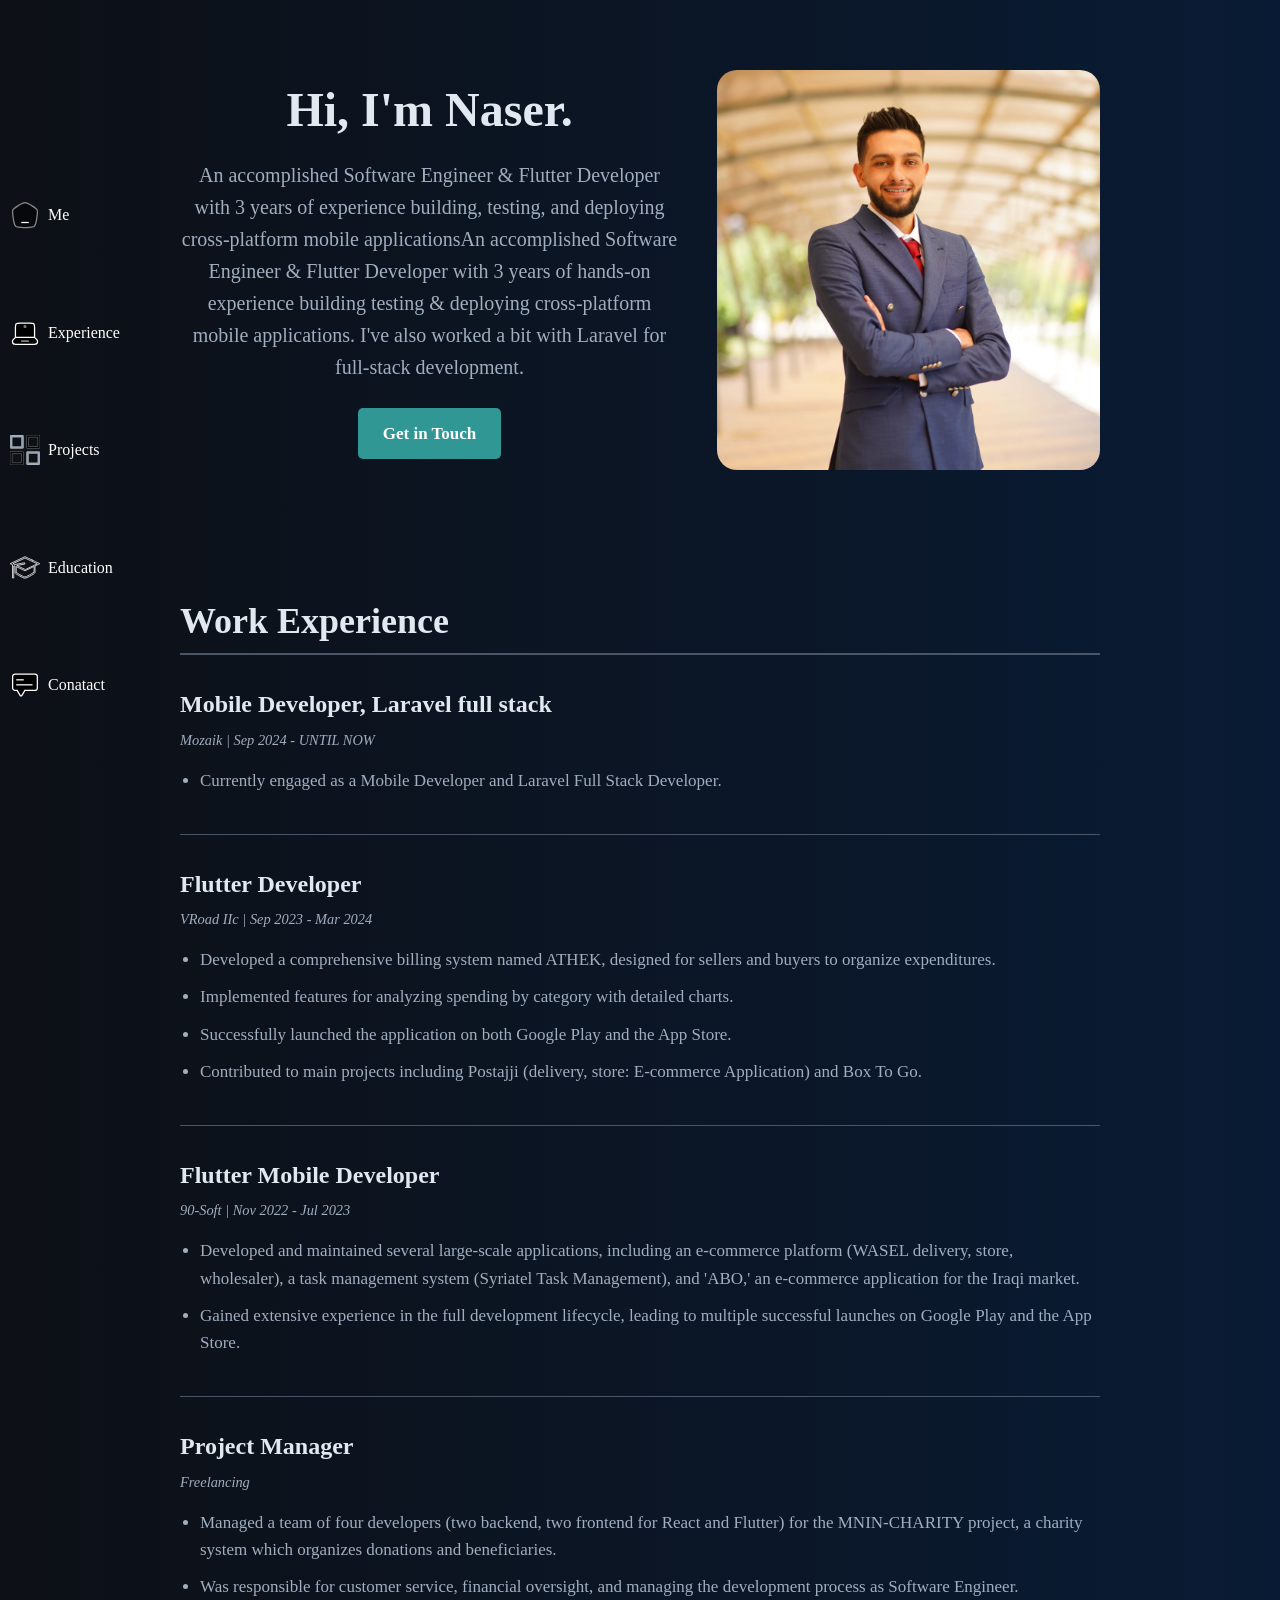
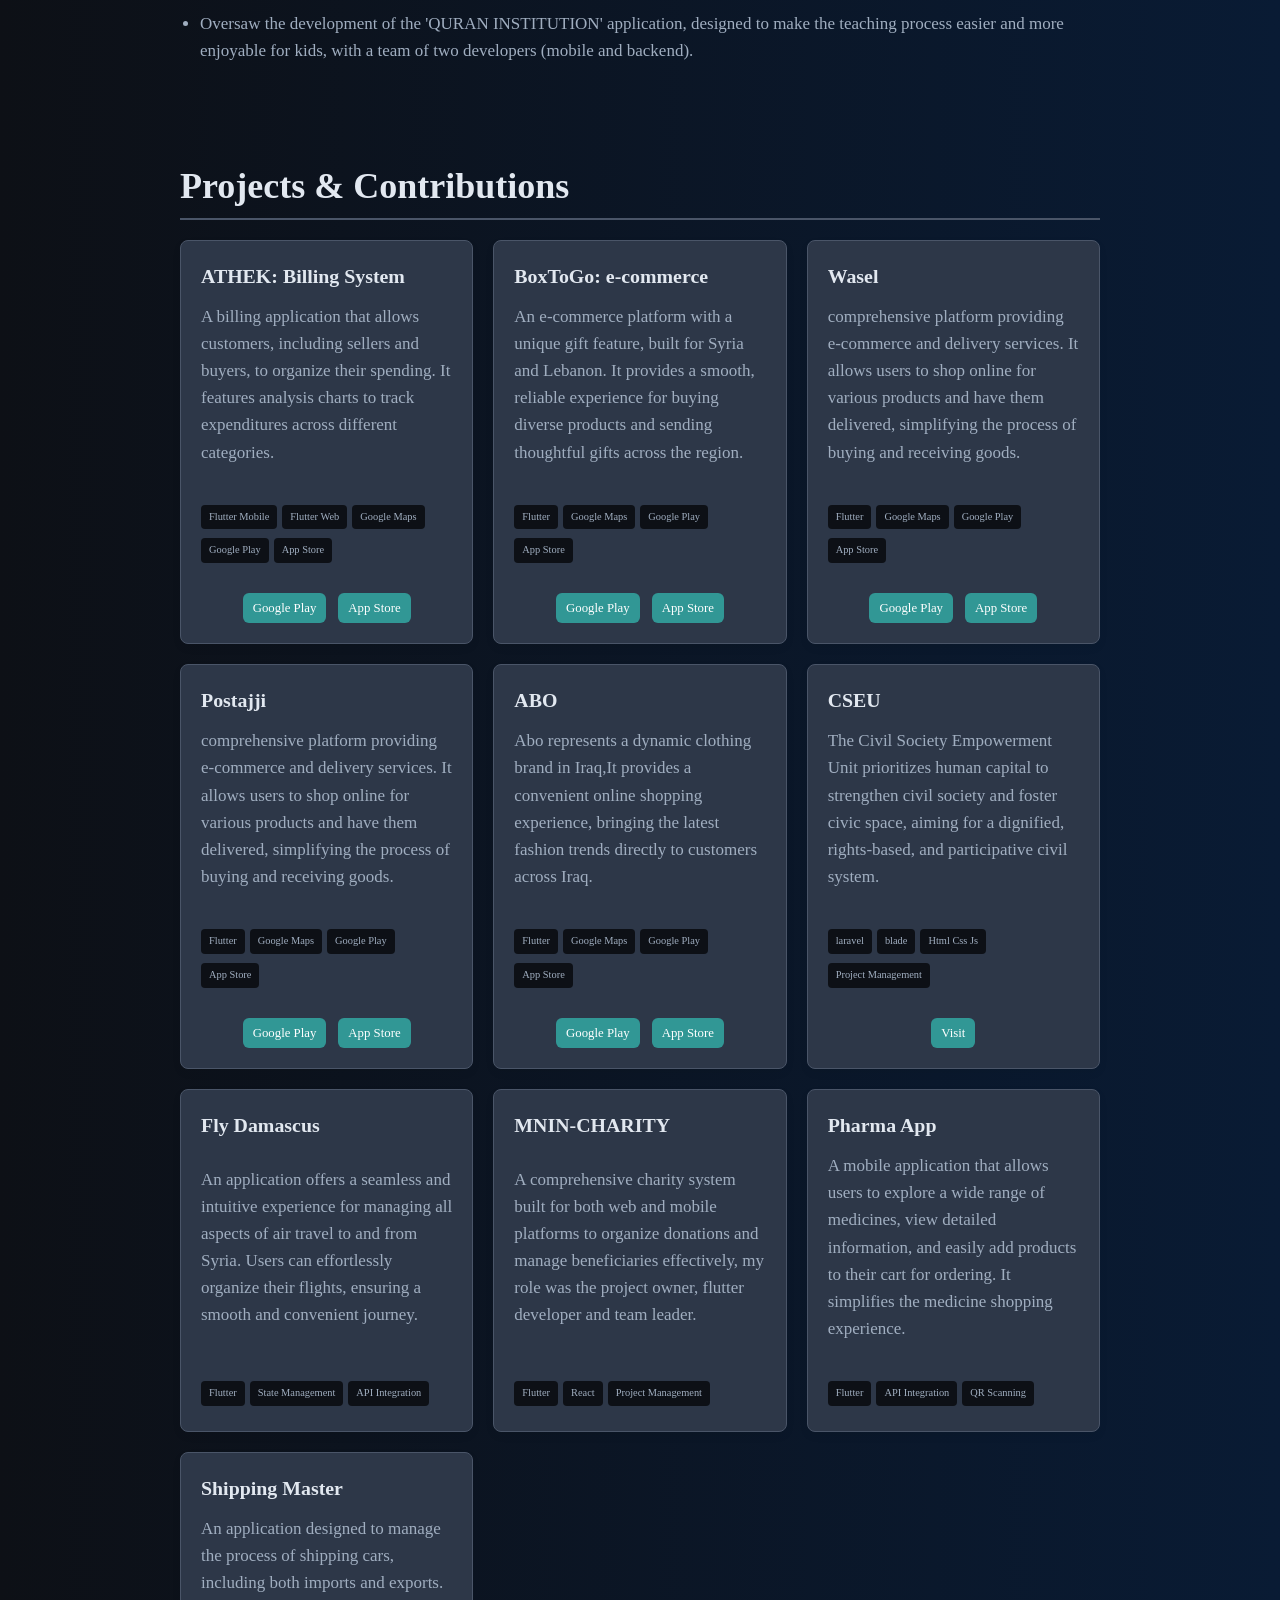
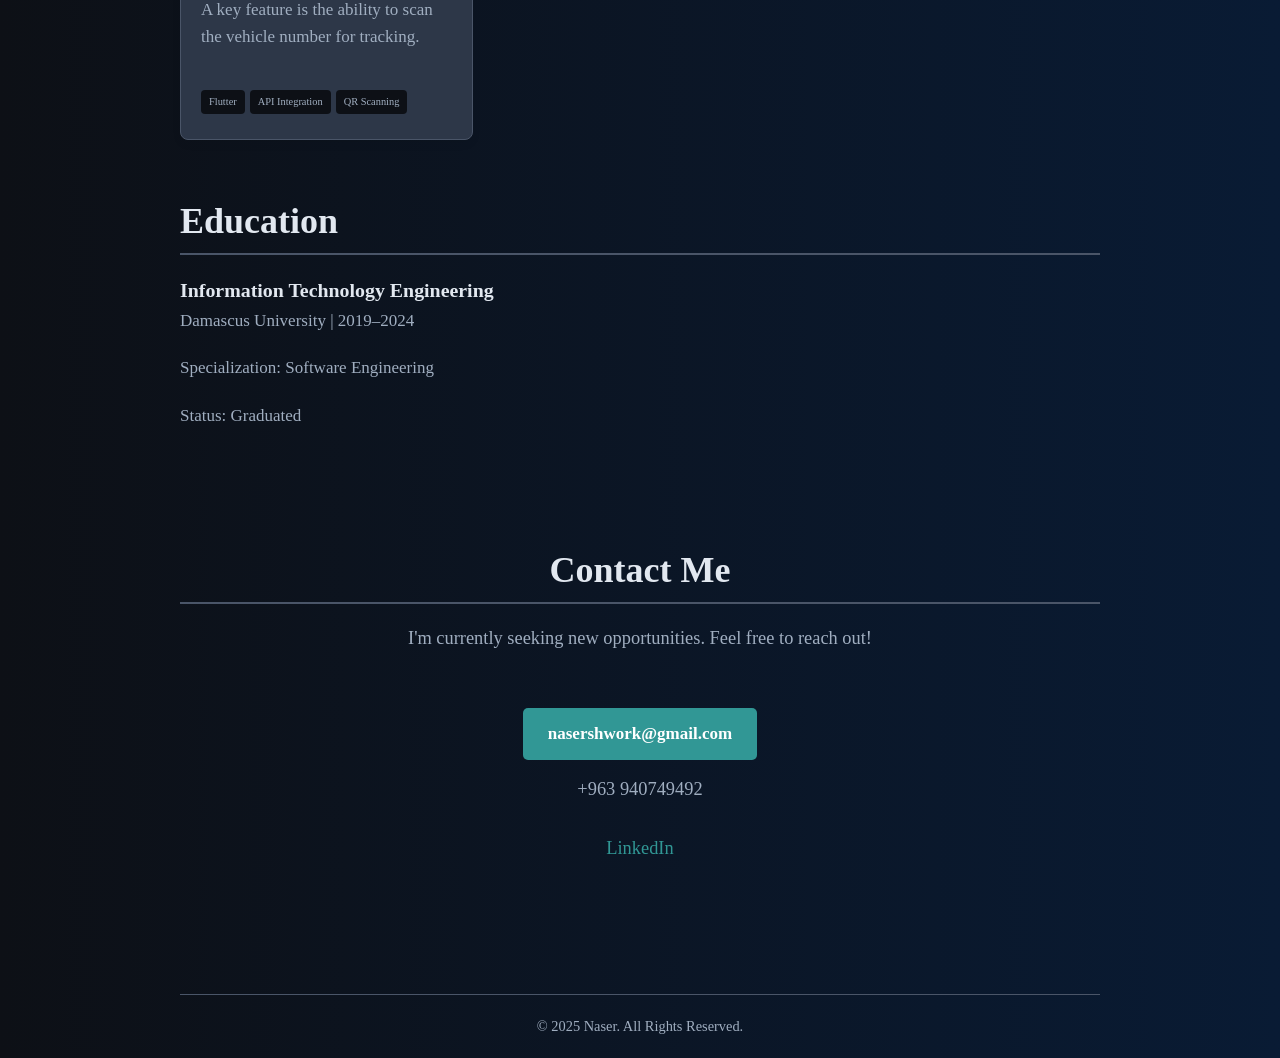
==== commit 9640aa36: "color and code enchancements" ====
--- a/public/index.html
+++ b/public/index.html
@@ -6,7 +6,7 @@
     <meta name="viewport" content="width=device-width, initial-scale=1.0">
     <meta property="og:type" content="website">
     <meta property="og:title" content="Naser - Software Engineer Portfolio">
-    <title>Naser - Software Engineer</title>
+    <title id="title"></title>
 
     <link rel="stylesheet" href="css/style.css">
     <link rel="stylesheet" href="https://cdnjs.cloudflare.com/ajax/libs/animate.css/4.1.1/animate.min.css" />
--- a/public/css/style.css
+++ b/public/css/style.css
@@ -12,10 +12,11 @@
 
 body {
   font-family: "Times New Roman", "Open Sans", sans-serif;
-  background-color: var(--bg-light);
+  background-color: var(--bg-dark);
   color: var(--text-primary);
   line-height: 1.6;
   font-size: 17px;
+  background: linear-gradient(to right, #0d1016, #091b34);
 }
 
 .container {
@@ -128,7 +129,7 @@
 
 .project-card .tech-tags span {
   display: inline-block;
-  background-color: var(--bg-light);
+  background-color: var(--bg-dark);
   color: var(--text-secondary);
   font-size: 0.65rem;
   padding: 4px 8px;
@@ -281,10 +282,10 @@
   display: flex;
   flex-direction: column;
   justify-content: space-between;
-  background-color: var(--bg-light);
   padding: 20px 10px;
   border-radius: 0 10px 10px 0;
   z-index: 1000;
+  animation: fadeInLeft 0.6s ease forwards;
 }
 
 .side-nav .nav-bar-item {
@@ -318,28 +319,22 @@
     display: none;
     /* hide text */
   }
-
-  .side-nav {
-    width: 60px;
-    /* keep only icons */
-    padding: 10px;
-  }
 }
 
 /* --- Mobile: top horizontal nav, only icons --- */
 @media (max-width: 768px) {
   .side-nav {
-    top: 0;
+    bottom: 0;
     right: 0;
     left: 0;
     width: 100%;
-    height: auto;
+    height: 10%;
     transform: none;
     flex-direction: row;
     justify-content: space-around;
     padding: 10px 0;
     border-radius: 0;
-    background-color: var(--bg-light);
+    background: linear-gradient(135deg, #0d1016, #0a1f3d);
   }
 
   /* hide text */
@@ -374,4 +369,4 @@
 
 .animate__delay-4s {
   animation-delay: 0.8s;
-}
+}
